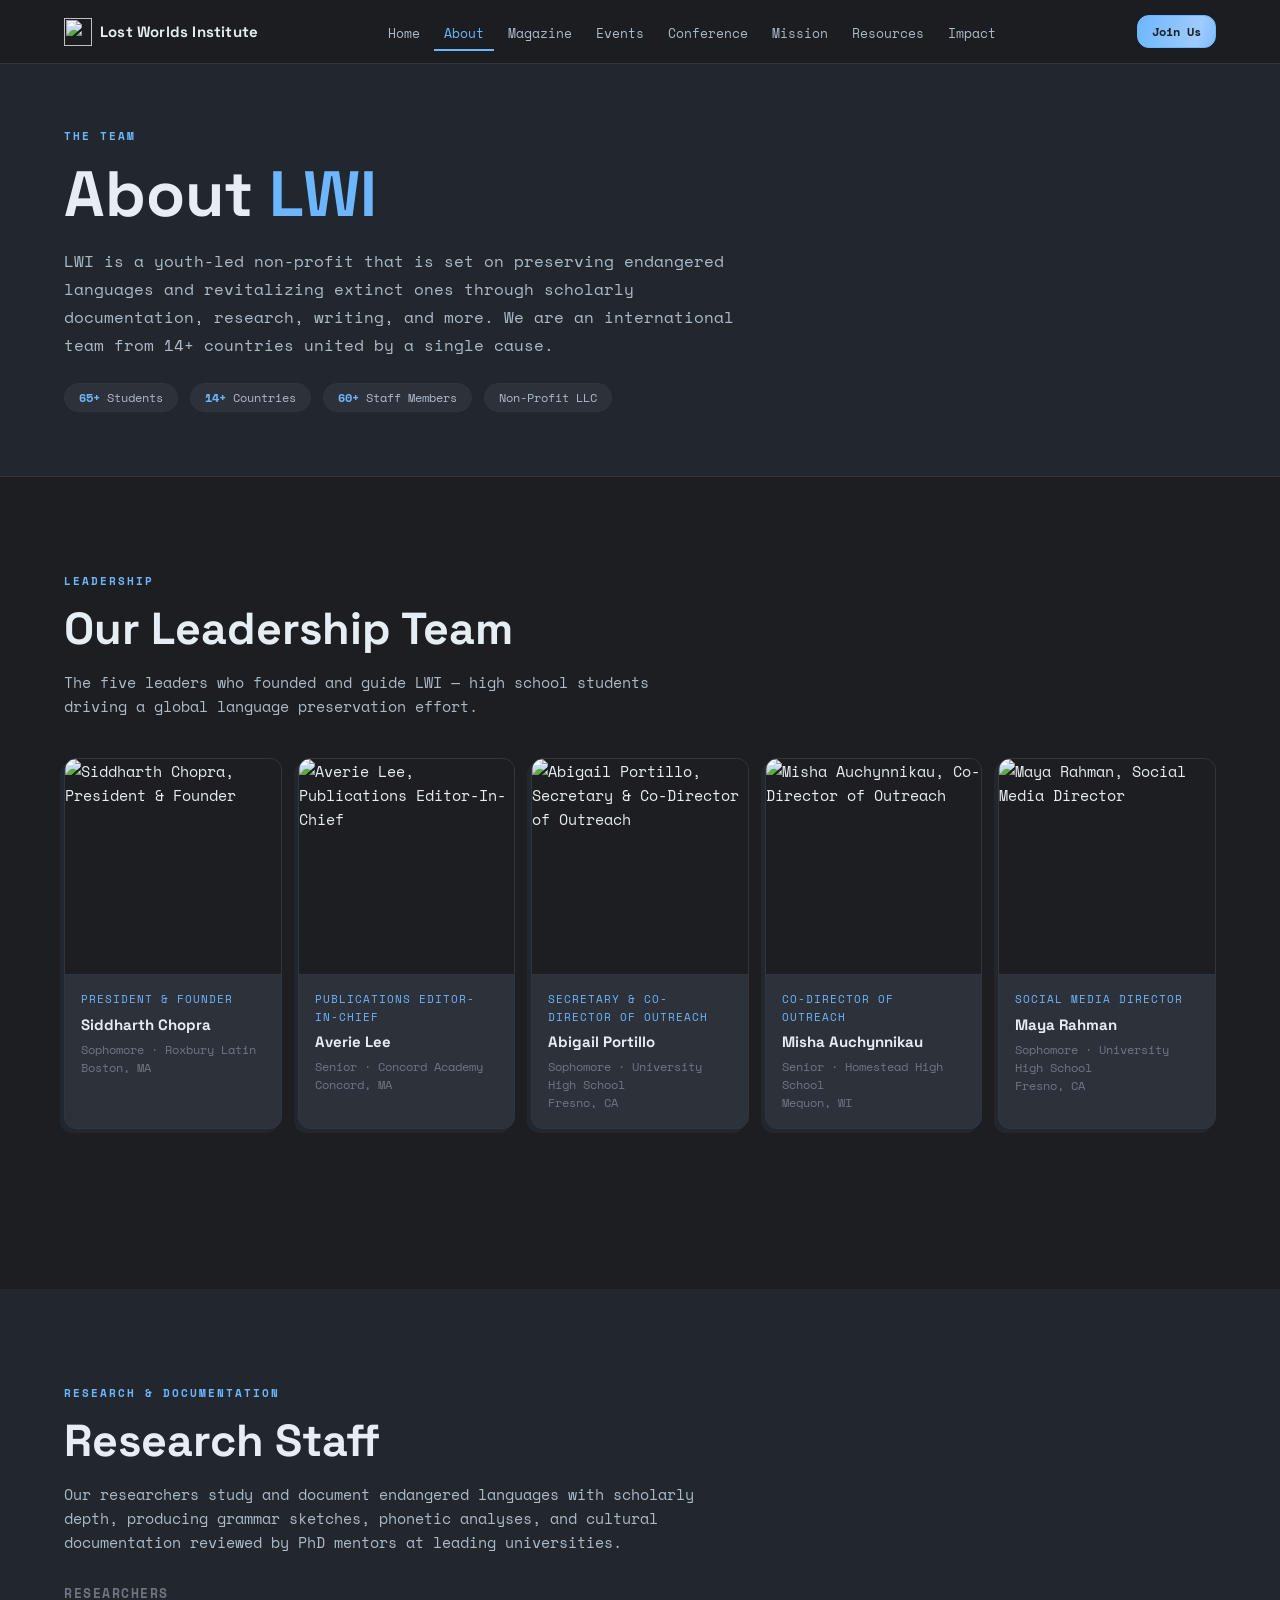
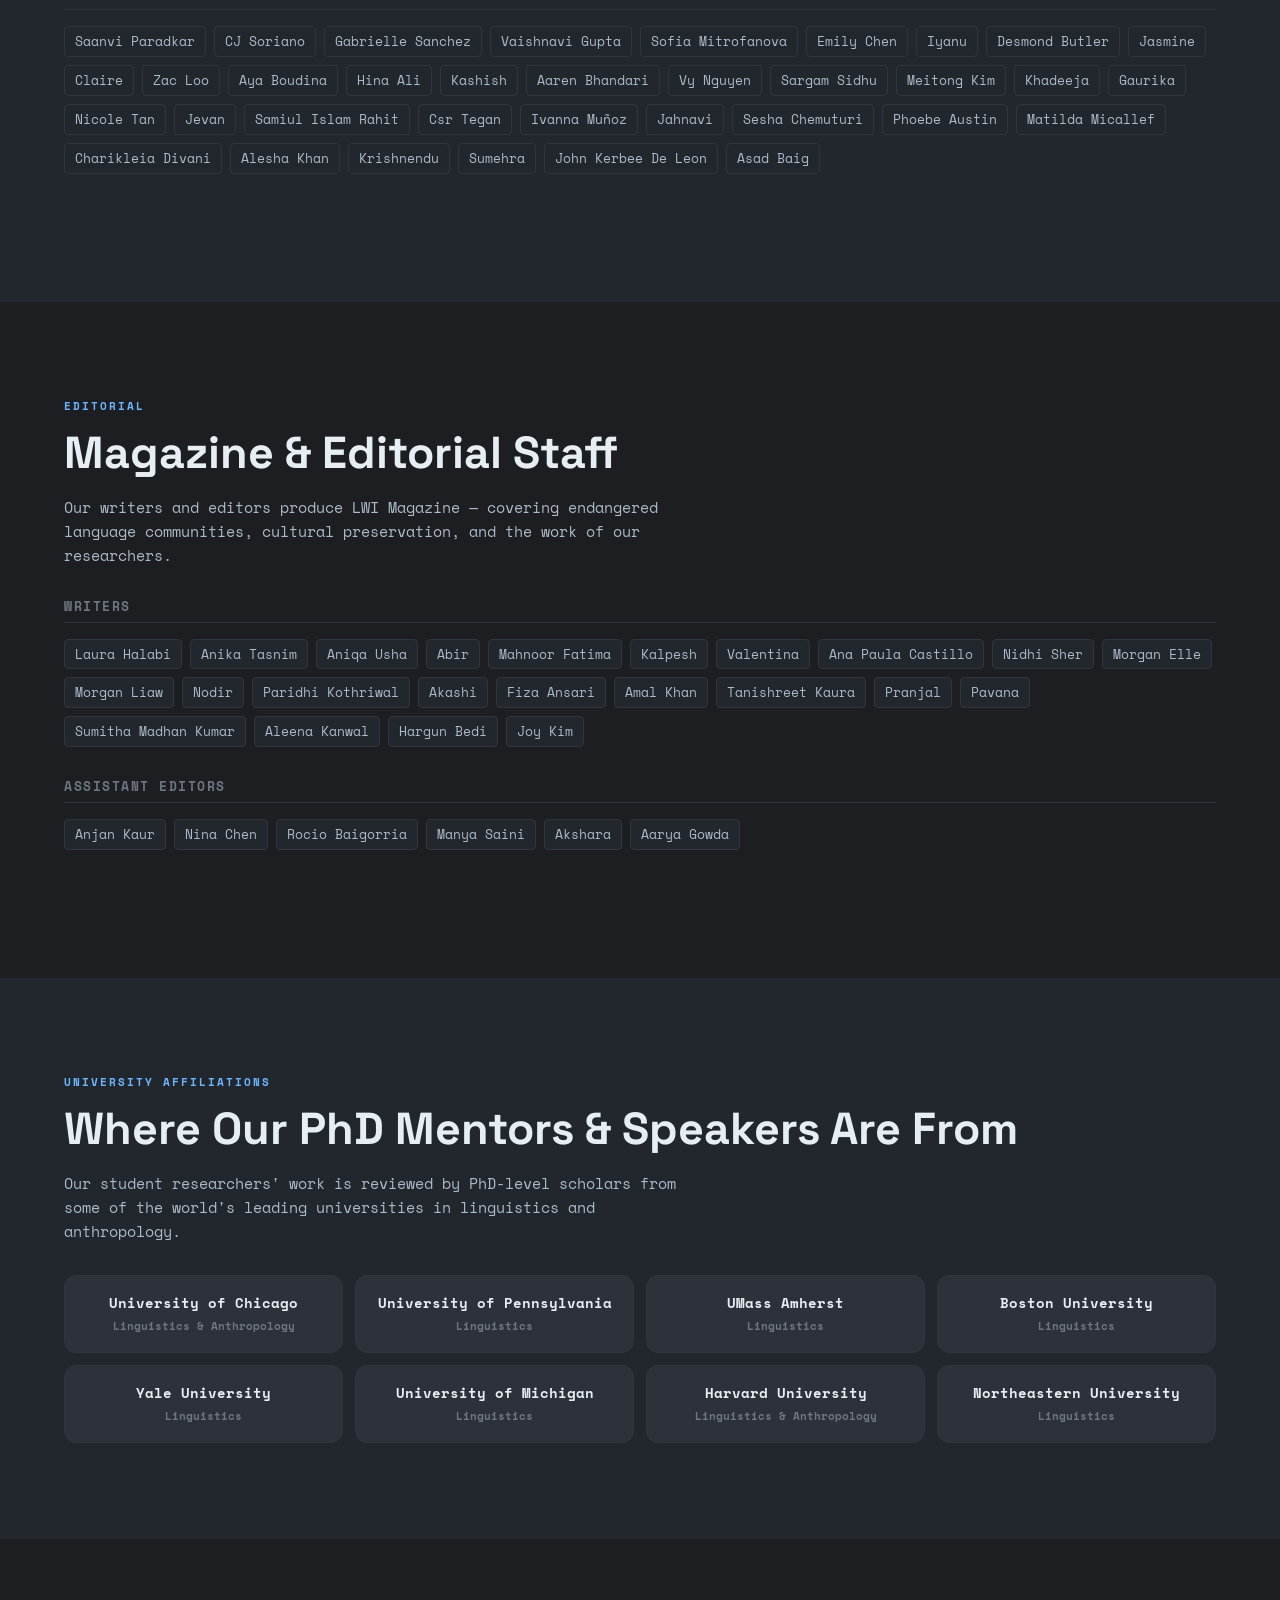
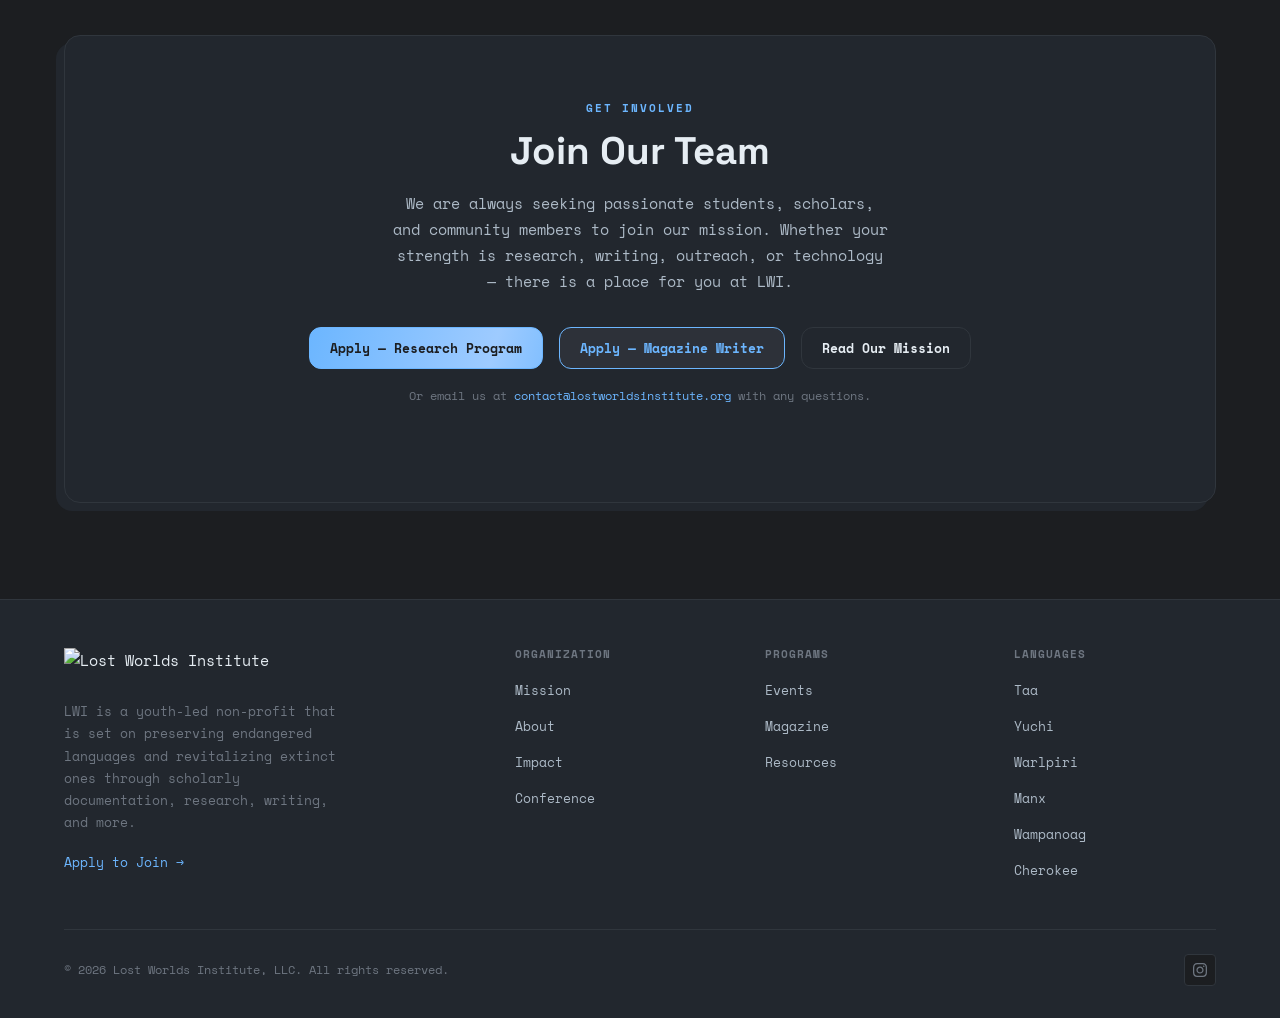
==== about.html @ 575b7576 "Add files via upload" ====
<!DOCTYPE html>
<html lang="en">
<head>
  <meta charset="UTF-8">
  <meta name="viewport" content="width=device-width, initial-scale=1.0">
  <title>About — Lost Worlds Institute</title>
  <meta name="description" content="Meet the team behind LWI — students and scholars from 14+ countries united to preserve endangered languages.">
  <link rel="stylesheet" href="./style.css">
  <style>
    .leader-grid {
      display:grid; grid-template-columns:repeat(5,1fr); gap:var(--s4); margin-bottom:var(--s16);
    }
    .leader-card {
      background:var(--surface); border:1px solid var(--border);
      border-radius:var(--r-lg); overflow:hidden;
      box-shadow:var(--shadow-offset-sm);
      transition:box-shadow 200ms, transform 200ms, border-color 200ms;
      display:flex; flex-direction:column;
    }
    .leader-card:hover { box-shadow:var(--shadow-offset-md); transform:translate(-2px,2px); border-color:var(--accent); }
    .leader-photo {
      width:100%; aspect-ratio:1/1; overflow:hidden;
      background:var(--bg); border-bottom:1px solid var(--border);
    }
    .leader-photo img {
      width:100%; height:100%; object-fit:cover; object-position:center top;
      display:block;
    }
    .leader-info { padding:var(--s4); flex:1; }
    .leader-role { font-size:11px; color:var(--accent); font-family:var(--font-mono); text-transform:uppercase; letter-spacing:1px; margin-bottom:4px; }
    .leader-name { font-size:15px; font-weight:700; margin-bottom:4px; font-family:var(--font-display); }
    .leader-school { font-size:12px; color:var(--text-muted); line-height:1.5; }
    @media(max-width:900px) { .leader-grid { grid-template-columns:repeat(3,1fr); } }
    @media(max-width:600px) { .leader-grid { grid-template-columns:repeat(2,1fr); } }
  </style>
</head>
<body>

<nav class="site-nav">
  <div class="container nav-inner">
    <a href="./index.html" class="nav-brand">
      <img src="https://api.typedream.com/v0/document/public/0dffe836-4bc7-4b15-8adf-949122a68dd0/2zkjkLvWa80cRS1pdroeiqAFVVc_JustSymbol_LWI.png" alt="" aria-hidden="true" style="width:28px;height:28px;object-fit:contain;">
      Lost Worlds Institute
    </a>
    <ul class="nav-links">
      <li><a href="./index.html">Home</a></li>
      <li><a href="./about.html" class="active">About</a></li>
      <li><a href="https://www.lostworldsmag.com/" target="_blank" rel="noopener">Magazine</a></li>
      <li><a href="./events.html">Events</a></li>
      <li><a href="./conference.html">Conference</a></li>
      <li><a href="./mission.html">Mission</a></li>
      <li><a href="./resources.html">Resources</a></li>
      <li><a href="./impact.html">Impact</a></li>
    </ul>
    <a href="https://docs.google.com/forms/d/e/1FAIpQLSeBSyi9M5kKnSGw1FPOtSDCjDhUpy1O4b0QwrljfssKAHtf9Q/viewform" target="_blank" rel="noopener" class="btn btn-accent btn-sm nav-cta">Join Us</a>
    <button class="nav-hamburger" id="hamburger" aria-label="Open menu" aria-expanded="false">
      <svg viewBox="0 0 24 24" aria-hidden="true"><line x1="3" y1="6" x2="21" y2="6"/><line x1="3" y1="12" x2="21" y2="12"/><line x1="3" y1="18" x2="21" y2="18"/></svg>
    </button>
  </div>
</nav>
<div class="mobile-nav" id="mobile-nav">
  <a href="./index.html">Home</a><a href="./about.html">About</a>
  <a href="https://www.lostworldsmag.com/" target="_blank" rel="noopener">Magazine</a><a href="./events.html">Events</a>
  <a href="./conference.html">Conference</a><a href="./mission.html">Mission</a>
  <a href="./resources.html">Resources</a><a href="./impact.html">Impact</a>
  <a href="https://docs.google.com/forms/d/e/1FAIpQLSeBSyi9M5kKnSGw1FPOtSDCjDhUpy1O4b0QwrljfssKAHtf9Q/viewform" target="_blank" rel="noopener" class="btn btn-accent" style="text-align:center;justify-content:center;">Join Us</a>
</div>

<!-- PAGE HERO -->
<section class="page-hero">
  <div class="container">
    <span class="section-eyebrow">The Team</span>
    <h1>About <em>LWI</em></h1>
    <p>LWI is a youth-led non-profit that is set on preserving endangered languages and revitalizing extinct ones through scholarly documentation, research, writing, and more. We are an international team from 14+ countries united by a single cause.</p>
    <div class="page-hero-stats">
      <div class="stat-pill"><strong>65+</strong> Students</div>
      <div class="stat-pill"><strong>14+</strong> Countries</div>
      <div class="stat-pill"><strong>60+</strong> Staff Members</div>
      <div class="stat-pill">Non-Profit LLC</div>
    </div>
  </div>
</section>

<!-- LEADERSHIP -->
<section class="section">
  <div class="container">
    <span class="section-eyebrow">Leadership</span>
    <h2 class="section-title">Our Leadership Team</h2>
    <p style="color:var(--text-secondary);max-width:640px;margin-bottom:var(--s10);">The five leaders who founded and guide LWI — high school students driving a global language preservation effort.</p>

    <div class="leader-grid">

      <div class="leader-card">
        <div class="leader-photo">
          <img src="https://image.typedream.com/cdn-cgi/image/width=384,format=auto,fit=scale-down,quality=100/https://api.typedream.com/v0/document/public/0dffe836-4bc7-4b15-8adf-949122a68dd0/3BJaAT4DvHYhi920r3Lm8GjNPDG_1771691480106.jpg"
               alt="Siddharth Chopra, President & Founder" loading="lazy">
        </div>
        <div class="leader-info">
          <div class="leader-role">President &amp; Founder</div>
          <div class="leader-name">Siddharth Chopra</div>
          <div class="leader-school">Sophomore · Roxbury Latin<br>Boston, MA</div>
        </div>
      </div>

      <div class="leader-card">
        <div class="leader-photo">
          <img src="https://image.typedream.com/cdn-cgi/image/width=384,format=auto,fit=scale-down,quality=100/https://api.typedream.com/v0/document/public/0dffe836-4bc7-4b15-8adf-949122a68dd0/33HyZjs6PhmuMzUxjt55QhyCApz_WhatsApp_Image_2025-09-25_at_22_28_32.jpeg"
               alt="Averie Lee, Publications Editor-In-Chief" loading="lazy">
        </div>
        <div class="leader-info">
          <div class="leader-role">Publications Editor-In-Chief</div>
          <div class="leader-name">Averie Lee</div>
          <div class="leader-school">Senior · Concord Academy<br>Concord, MA</div>
        </div>
      </div>

      <div class="leader-card">
        <div class="leader-photo">
          <img src="https://image.typedream.com/cdn-cgi/image/width=384,format=auto,fit=scale-down,quality=100/https://api.typedream.com/v0/document/public/0dffe836-4bc7-4b15-8adf-949122a68dd0/331tXE3m9yUKYTi6Qw4rPn3kaTa_1.png"
               alt="Abigail Portillo, Secretary & Co-Director of Outreach" loading="lazy">
        </div>
        <div class="leader-info">
          <div class="leader-role">Secretary &amp; Co-Director of Outreach</div>
          <div class="leader-name">Abigail Portillo</div>
          <div class="leader-school">Sophomore · University High School<br>Fresno, CA</div>
        </div>
      </div>

      <div class="leader-card">
        <div class="leader-photo">
          <img src="https://image.typedream.com/cdn-cgi/image/width=384,format=auto,fit=scale-down,quality=100/https://api.typedream.com/v0/document/public/0dffe836-4bc7-4b15-8adf-949122a68dd0/331tYspPYmhHS3DnOd0tzkJssZR_misha_auchynnikau_headshot.jpeg"
               alt="Misha Auchynnikau, Co-Director of Outreach" loading="lazy">
        </div>
        <div class="leader-info">
          <div class="leader-role">Co-Director of Outreach</div>
          <div class="leader-name">Misha Auchynnikau</div>
          <div class="leader-school">Senior · Homestead High School<br>Mequon, WI</div>
        </div>
      </div>

      <div class="leader-card">
        <div class="leader-photo">
          <img src="https://image.typedream.com/cdn-cgi/image/width=384,format=auto,fit=scale-down,quality=100/https://api.typedream.com/v0/document/public/0dffe836-4bc7-4b15-8adf-949122a68dd0/38zYfFP3Fzw3DhowtYBcChSMt5p_Screenshot_2026-01-30_at_3_12_34_PM.png"
               alt="Maya Rahman, Social Media Director" loading="lazy">
        </div>
        <div class="leader-info">
          <div class="leader-role">Social Media Director</div>
          <div class="leader-name">Maya Rahman</div>
          <div class="leader-school">Sophomore · University High School<br>Fresno, CA</div>
        </div>
      </div>

    </div>
  </div>
</section>

<!-- RESEARCH STAFF -->
<section class="section-alt">
  <div class="container">
    <span class="section-eyebrow">Research &amp; Documentation</span>
    <h2 class="section-title">Research Staff</h2>
    <p style="color:var(--text-secondary);max-width:640px;margin-bottom:var(--s8);">Our researchers study and document endangered languages with scholarly depth, producing grammar sketches, phonetic analyses, and cultural documentation reviewed by PhD mentors at leading universities.</p>

    <div class="staff-block">
      <h3 class="staff-group-label">Researchers</h3>
      <div class="staff-names">
        <span>Saanvi Paradkar</span><span>CJ Soriano</span><span>Gabrielle Sanchez</span>
        <span>Vaishnavi Gupta</span><span>Sofia Mitrofanova</span><span>Emily Chen</span>
        <span>Iyanu</span><span>Desmond Butler</span><span>Jasmine</span>
        <span>Claire</span><span>Zac Loo</span><span>Aya Boudina</span>
        <span>Hina Ali</span><span>Kashish</span><span>Aaren Bhandari</span>
        <span>Vy Nguyen</span><span>Sargam Sidhu</span><span>Meitong Kim</span>
        <span>Khadeeja</span><span>Gaurika</span><span>Nicole Tan</span>
        <span>Jevan</span><span>Samiul Islam Rahit</span><span>Csr Tegan</span>
        <span>Ivanna Muñoz</span><span>Jahnavi</span><span>Sesha Chemuturi</span>
        <span>Phoebe Austin</span><span>Matilda Micallef</span><span>Charikleia Divani</span>
        <span>Alesha Khan</span><span>Krishnendu</span><span>Sumehra</span>
        <span>John Kerbee De Leon</span><span>Asad Baig</span>
      </div>
    </div>
  </div>
</section>

<!-- MAGAZINE STAFF -->
<section class="section">
  <div class="container">
    <span class="section-eyebrow">Editorial</span>
    <h2 class="section-title">Magazine &amp; Editorial Staff</h2>
    <p style="color:var(--text-secondary);max-width:640px;margin-bottom:var(--s8);">Our writers and editors produce LWI Magazine — covering endangered language communities, cultural preservation, and the work of our researchers.</p>

    <div class="staff-block">
      <h3 class="staff-group-label">Writers</h3>
      <div class="staff-names">
        <span>Laura Halabi</span><span>Anika Tasnim</span><span>Aniqa Usha</span>
        <span>Abir</span><span>Mahnoor Fatima</span><span>Kalpesh</span>
        <span>Valentina</span><span>Ana Paula Castillo</span><span>Nidhi Sher</span>
        <span>Morgan Elle</span><span>Morgan Liaw</span><span>Nodir</span>
        <span>Paridhi Kothriwal</span><span>Akashi</span><span>Fiza Ansari</span>
        <span>Amal Khan</span><span>Tanishreet Kaura</span><span>Pranjal</span>
        <span>Pavana</span><span>Sumitha Madhan Kumar</span><span>Aleena Kanwal</span>
        <span>Hargun Bedi</span><span>Joy Kim</span>
      </div>
    </div>

    <div class="staff-block">
      <h3 class="staff-group-label">Assistant Editors</h3>
      <div class="staff-names">
        <span>Anjan Kaur</span><span>Nina Chen</span><span>Rocio Baigorria</span>
        <span>Manya Saini</span><span>Akshara</span><span>Aarya Gowda</span>
      </div>
    </div>
  </div>
</section>

<!-- ACADEMIC MENTORS -->
<section class="section-alt">
  <div class="container">
    <span class="section-eyebrow">University Affiliations</span>
    <h2 class="section-title">Where Our PhD Mentors &amp; Speakers Are From</h2>
    <p style="color:var(--text-secondary);max-width:640px;margin-bottom:var(--s8);">Our student researchers' work is reviewed by PhD-level scholars from some of the world's leading universities in linguistics and anthropology.</p>

    <div class="partner-grid">
      <div class="partner-card"><div class="partner-name">University of Chicago</div><div class="partner-dept">Linguistics &amp; Anthropology</div></div>
      <div class="partner-card"><div class="partner-name">University of Pennsylvania</div><div class="partner-dept">Linguistics</div></div>
      <div class="partner-card"><div class="partner-name">UMass Amherst</div><div class="partner-dept">Linguistics</div></div>
      <div class="partner-card"><div class="partner-name">Boston University</div><div class="partner-dept">Linguistics</div></div>
      <div class="partner-card"><div class="partner-name">Yale University</div><div class="partner-dept">Linguistics</div></div>
      <div class="partner-card"><div class="partner-name">University of Michigan</div><div class="partner-dept">Linguistics</div></div>
      <div class="partner-card"><div class="partner-name">Harvard University</div><div class="partner-dept">Linguistics &amp; Anthropology</div></div>
      <div class="partner-card"><div class="partner-name">Northeastern University</div><div class="partner-dept">Linguistics</div></div>
    </div>
  </div>
</section>

<!-- JOIN CTA -->
<section class="section">
  <div class="container">
    <div class="cta-box">
      <span class="section-eyebrow" style="display:block;text-align:center;margin-bottom:var(--s3);">Get Involved</span>
      <h2>Join Our Team</h2>
      <p>We are always seeking passionate students, scholars, and community members to join our mission. Whether your strength is research, writing, outreach, or technology — there is a place for you at LWI.</p>
      <div style="display:flex;gap:var(--s4);justify-content:center;flex-wrap:wrap;margin-bottom:var(--s4);">
        <a href="https://docs.google.com/forms/d/e/1FAIpQLSdaVvsbVqMNg6_X9I9S-bD2Nb6Xi8bpyO9LAMc37hfxr2jvyQ/viewform" target="_blank" rel="noopener" class="btn btn-accent">Apply — Research Program</a>
        <a href="https://docs.google.com/forms/d/e/1FAIpQLSfl3q8-WLoyqwWlb6JlR2HWSQoHKPEK_WRVBD1PZ4fYJqVdhg/viewform" target="_blank" rel="noopener" class="btn btn-accent" style="background:var(--surface);border-color:var(--accent);color:var(--accent);">Apply — Magazine Writer</a>
        <a href="./mission.html" class="btn btn-ghost">Read Our Mission</a>
      </div>
      <p style="font-size:12px;color:var(--text-muted);text-align:center;">Or email us at <a href="mailto:contact@lostworldsinstitute.org" style="color:var(--accent);">contact@lostworldsinstitute.org</a> with any questions.</p>
    </div>
  </div>
</section>

<footer>
  <div class="container">
    <div class="footer-grid">
      <div>
        <img src="https://image.typedream.com/cdn-cgi/image/width=640,format=auto,fit=scale-down,quality=100/https://api.typedream.com/v0/document/public/0dffe836-4bc7-4b15-8adf-949122a68dd0/2zkkdHaUALvuPTryIToyD7zg3Kh_Long_FullLogo_LWI.png"
             alt="Lost Worlds Institute" style="height:36px;margin-bottom:var(--s4);object-fit:contain;" loading="lazy">
        <p class="footer-desc">LWI is a youth-led non-profit that is set on preserving endangered languages and revitalizing extinct ones through scholarly documentation, research, writing, and more.</p>
        <a href="https://docs.google.com/forms/d/e/1FAIpQLSdaVvsbVqMNg6_X9I9S-bD2Nb6Xi8bpyO9LAMc37hfxr2jvyQ/viewform" target="_blank" rel="noopener" class="footer-email">Apply to Join →</a>
      </div>
      <div class="footer-col"><h4>Organization</h4><ul class="footer-links"><li><a href="./mission.html">Mission</a></li><li><a href="./about.html">About</a></li><li><a href="./impact.html">Impact</a></li><li><a href="./conference.html">Conference</a></li></ul></div>
      <div class="footer-col"><h4>Programs</h4><ul class="footer-links"><li><a href="./events.html">Events</a></li><li><a href="https://www.lostworldsmag.com/" target="_blank" rel="noopener">Magazine</a></li><li><a href="./resources.html">Resources</a></li></ul></div>
      <div class="footer-col"><h4>Languages</h4><ul class="footer-links"><li><a href="./resources.html">Taa</a></li><li><a href="./resources.html">Yuchi</a></li><li><a href="./resources.html">Warlpiri</a></li><li><a href="./resources.html">Manx</a></li><li><a href="./resources.html">Wampanoag</a></li><li><a href="./resources.html">Cherokee</a></li></ul></div>
    </div>
    <div class="footer-bottom">
      <span class="footer-copy">© 2026 Lost Worlds Institute, LLC. All rights reserved.</span>
      <div class="footer-socials">
        <a href="https://www.instagram.com/lostworldsinstitute/" class="social-btn" aria-label="Instagram" target="_blank" rel="noopener">
          <svg viewBox="0 0 24 24" aria-hidden="true"><path d="M12 2.163c3.204 0 3.584.012 4.85.07 3.252.148 4.771 1.691 4.919 4.919.058 1.265.069 1.645.069 4.849 0 3.205-.012 3.584-.069 4.849-.149 3.225-1.664 4.771-4.919 4.919-1.266.058-1.644.07-4.85.07-3.204 0-3.584-.012-4.849-.07-3.26-.149-4.771-1.699-4.919-4.92-.058-1.265-.07-1.644-.07-4.849 0-3.204.013-3.583.07-4.849.149-3.227 1.664-4.771 4.919-4.919 1.266-.057 1.645-.069 4.849-.069zm0-2.163c-3.259 0-3.667.014-4.947.072-4.358.2-6.78 2.618-6.98 6.98-.059 1.281-.073 1.689-.073 4.948 0 3.259.014 3.668.072 4.948.2 4.358 2.618 6.78 6.98 6.98 1.281.058 1.689.072 4.948.072 3.259 0 3.668-.014 4.948-.072 4.354-.2 6.782-2.618 6.979-6.98.059-1.28.073-1.689.073-4.948 0-3.259-.014-3.667-.072-4.947-.196-4.354-2.617-6.78-6.979-6.98-1.281-.059-1.69-.073-4.949-.073zm0 5.838c-3.403 0-6.162 2.759-6.162 6.162s2.759 6.163 6.162 6.163 6.162-2.759 6.162-6.163c0-3.403-2.759-6.162-6.162-6.162zm0 10.162c-2.209 0-4-1.79-4-4 0-2.209 1.791-4 4-4s4 1.791 4 4c0 2.21-1.791 4-4 4zm6.406-11.845c-.796 0-1.441.645-1.441 1.44s.645 1.44 1.441 1.44c.795 0 1.439-.645 1.439-1.44s-.644-1.44-1.439-1.44z"/></svg>
        </a>
      </div>
    </div>
  </div>
</footer>

<script src="./script.js"></script>
</body>
</html>
---- style.css ----
/* ================================================================
   LOST WORLDS INSTITUTE — Shared Design System
   Fusion: MotherDuck (dark, brutalist) + Remotion (structured, typographic)
   ================================================================ */

/* Google Fonts */
@import url('https://fonts.googleapis.com/css2?family=Space+Mono:ital,wght@0,400;0,700;1,400&family=Space+Grotesk:wght@300;400;500;600;700&display=swap');

/* MotherDuck Aeonik fonts (with Space Grotesk fallback) */
@font-face {
  font-family: "Aeonik Fono";
  src: url("https://motherduck.com/fonts/AeonikMono/AeonikFono-Regular.woff2") format("woff2");
  font-weight: 400; font-display: swap;
}
@font-face {
  font-family: "Aeonik Mono";
  src: url("https://motherduck.com/fonts/AeonikMono/AeonikMono-Regular.woff2") format("woff2");
  font-weight: 400; font-display: swap;
}
@font-face {
  font-family: "Aeonik Mono";
  src: url("https://motherduck.com/fonts/AeonikMono/AeonikMono-Bold.woff2") format("woff2");
  font-weight: 700; font-display: swap;
}

/* ================================================================
   DESIGN TOKENS — MotherDuck dark core + Remotion structure
   ================================================================ */
:root {
  /* --- Surfaces (MotherDuck) --- */
  --bg:          #1c1e21;   /* page background */
  --bg-alt:      #22272e;   /* alternate bg for sections */
  --surface:     #2d3139;   /* card/panel surface */
  --surface-2:   #383838;   /* raised card surface */

  /* --- Text --- */
  --text:        #e6edf3;
  --text-secondary: #adbac7;
  --text-muted:  #6e7681;

  /* --- Borders (Remotion-influenced, dark) --- */
  --border:      #30363d;
  --border-sub:  #21262d;

  /* --- Accents: MotherDuck primary + Remotion secondary --- */
  --accent:      #6cb6ff;   /* MotherDuck blue */
  --accent-2:    #9ecbff;   /* Remotion blue */
  --accent-hover:#79c0ff;

  /* --- Semantic --- */
  --success:     #3fb950;
  --danger:      #f85149;
  --warning:     #d29922;

  /* --- Typography --- */
  --font-display: "Aeonik Fono", "Space Grotesk", system-ui, sans-serif;
  --font-mono:    "Aeonik Mono", "Space Mono", monospace;

  /* --- Spacing (4px grid) --- */
  --s1:4px; --s2:8px; --s3:12px; --s4:16px; --s5:20px;
  --s6:24px; --s8:32px; --s10:40px; --s12:48px;
  --s16:64px; --s20:80px; --s24:96px;

  /* --- Border radius --- */
  --r-xs:2px; --r-sm:4px; --r-md:8px; --r-lg:12px; --r-xl:16px; --r-full:999px;

  /* --- Elevation ---
     MotherDuck: brutalist offset | Remotion: subtle drop */
  --shadow-offset-sm: -4px  4px 0 var(--bg-alt);
  --shadow-offset-md: -6px  6px 0 var(--bg-alt);
  --shadow-offset-lg: -8px  8px 0 var(--bg-alt);
  --shadow-drop-sm:   0 1px 3px rgba(0,0,0,.4);
  --shadow-drop-md:   0 4px 12px rgba(0,0,0,.4);

  --max-w: 1200px;
  --nav-h: 64px;
}

/* ================================================================ RESET */
*, *::before, *::after { box-sizing:border-box; margin:0; padding:0; }
html { scroll-behavior:smooth; }
body {
  background:var(--bg); color:var(--text);
  font-family:var(--font-mono); font-size:15px; line-height:1.6;
  overflow-x:hidden; -webkit-font-smoothing:antialiased;
}
h1,h2,h3,h4,h5,h6 {
  font-family:var(--font-display); line-height:1.15; font-weight:700;
}
a { color:var(--accent); text-decoration:none; }
a:hover { color:var(--accent-hover); }
img { max-width:100%; height:auto; display:block; }
ul,ol { list-style:none; }
button { font-family:var(--font-mono); cursor:pointer; }

/* ================================================================ LAYOUT */
.container { max-width:var(--max-w); margin:0 auto; padding:0 var(--s6); }
.section { padding:var(--s24) 0; }
.section-alt { padding:var(--s24) 0; background:var(--bg-alt); }
.sr-only {
  position:absolute; width:1px; height:1px; padding:0;
  margin:-1px; overflow:hidden; clip:rect(0,0,0,0);
  white-space:nowrap; border-width:0;
}

/* ================================================================ BUTTONS */
.btn {
  display:inline-flex; align-items:center; gap:var(--s2);
  padding:10px 20px; border-radius:var(--r-lg);
  font-family:var(--font-mono); font-size:13px; font-weight:700;
  border:1px solid transparent; cursor:pointer; white-space:nowrap;
  transition:all 180ms ease-out; text-decoration:none;
}
.btn:hover { transform:translateY(-1px); color:inherit; }
.btn-accent  { background:var(--accent); color:var(--bg); border-color:var(--accent); }
.btn-accent:hover { background:var(--accent-hover); color:var(--bg); }
.btn-ghost   { background:transparent; color:var(--text); border-color:var(--border); }
.btn-ghost:hover { border-color:var(--accent); color:var(--accent); }
.btn-sm { padding:6px 14px; font-size:12px; }
.btn svg { width:14px; height:14px; stroke:currentColor; fill:none; stroke-width:2; flex-shrink:0; }

/* ================================================================ NAV */
.site-nav {
  position:fixed; top:0; left:0; right:0; z-index:99;
  height:var(--nav-h); background:rgba(28,30,33,.96);
  border-bottom:1px solid var(--border);
  backdrop-filter:none; /* Remotion & MotherDuck both say no blur */
  display:flex; align-items:center;
}
.nav-inner {
  display:flex; align-items:center; justify-content:space-between; width:100%;
}
.nav-brand {
  display:flex; align-items:center; gap:var(--s2);
  font-family:var(--font-display); font-size:15px; font-weight:700;
  color:var(--text); letter-spacing:.2px;
}
.nav-brand:hover { color:var(--text); }
.nav-mark {
  width:30px; height:30px; background:var(--accent); border-radius:var(--r-sm);
  display:flex; align-items:center; justify-content:center;
  font-size:14px; font-weight:700; color:var(--bg); flex-shrink:0;
}
.nav-links {
  display:flex; align-items:center; gap:var(--s1);
}
.nav-links a {
  font-size:13px; color:var(--text-secondary); padding:6px 10px;
  border-radius:var(--r-sm); transition:color 180ms, background 180ms;
}
.nav-links a:hover { color:var(--text); background:var(--bg-alt); }
.nav-links a.active { color:var(--accent); }
.nav-cta { margin-left:var(--s3); }
.nav-hamburger {
  display:none; background:none; border:none;
  color:var(--text); padding:var(--s2);
}
.nav-hamburger svg { width:20px; height:20px; stroke:currentColor; fill:none; stroke-width:2; }

/* Mobile nav */
.mobile-nav {
  display:none; position:fixed; top:var(--nav-h); left:0; right:0;
  background:var(--bg); border-bottom:1px solid var(--border);
  padding:var(--s4) var(--s6) var(--s6); flex-direction:column; gap:var(--s3);
  z-index:98;
}
.mobile-nav.open { display:flex; }
.mobile-nav a { font-size:15px; color:var(--text-secondary); padding:var(--s2) 0; }

/* Page offset */
.page-top { padding-top:calc(var(--nav-h) + var(--s24)); }

/* ================================================================ SECTION ATOMS */
.section-eyebrow {
  font-family:var(--font-mono); font-size:11px; font-weight:700;
  text-transform:uppercase; letter-spacing:2px; color:var(--accent);
  margin-bottom:var(--s3); display:block;
}
.section-title { font-size:clamp(28px,3.5vw,48px); margin-bottom:var(--s4); }
.section-desc  { font-size:15px; color:var(--text-secondary); line-height:1.75; max-width:600px; }
.section-head  { margin-bottom:var(--s12); }

/* ================================================================ PILL/TAG */
.pill {
  display:inline-flex; align-items:center;
  font-size:11px; padding:3px 10px; border-radius:var(--r-full);
  font-family:var(--font-mono); font-weight:700;
}
.pill-blue   { background:rgba(108,182,255,.12); color:var(--accent);  border:1px solid rgba(108,182,255,.25); }
.pill-green  { background:rgba(63,185,80,.12);   color:var(--success); border:1px solid rgba(63,185,80,.25); }
.pill-orange { background:rgba(248,81,73,.12);   color:var(--danger);  border:1px solid rgba(248,81,73,.25); }
.pill-yellow { background:rgba(210,153,34,.12);  color:var(--warning); border:1px solid rgba(210,153,34,.25); }
.pill-dim    { background:rgba(110,118,129,.12); color:var(--text-muted); border:1px solid rgba(110,118,129,.2); }

/* ================================================================ CARDS */
.card {
  background:var(--surface); border:1px solid var(--border);
  border-radius:var(--r-lg); padding:var(--s6);
  box-shadow:var(--shadow-offset-sm);
  transition:box-shadow 200ms, transform 200ms, border-color 200ms;
}
.card:hover {
  box-shadow:var(--shadow-offset-md);
  transform:translate(-2px,2px);
  border-color:var(--accent);
}
.card-flat {
  background:var(--surface); border:1px solid var(--border);
  border-radius:var(--r-lg); padding:var(--s6);
  transition:border-color 200ms;
}
.card-flat:hover { border-color:var(--accent); }

/* ================================================================ HERO */
.hero {
  padding-top:calc(var(--nav-h) + var(--s24));
  padding-bottom:var(--s24); position:relative;
}
.hero-badge {
  display:inline-flex; align-items:center; gap:var(--s2);
  background:var(--bg-alt); border:1px solid var(--border);
  border-radius:var(--r-full); padding:4px 12px;
  font-size:12px; color:var(--accent); margin-bottom:var(--s6);
}
.hero-badge-dot {
  width:6px; height:6px; background:var(--accent);
  border-radius:50%; animation:pulse 2s ease-in-out infinite;
}
@keyframes pulse {
  0%,100% { opacity:1; transform:scale(1); }
  50%      { opacity:.4; transform:scale(.7); }
}
.hero-h1 {
  font-size:clamp(40px,6vw,80px); font-weight:700;
  line-height:1.05; margin-bottom:var(--s6);
}
.hero-h1 em { font-style:normal; color:var(--accent); }
.hero-desc {
  font-size:16px; color:var(--text-secondary);
  line-height:1.75; margin-bottom:var(--s8); max-width:520px;
}
.hero-actions { display:flex; gap:var(--s3); flex-wrap:wrap; }

/* ================================================================ STATS BAR */
.stats-bar {
  background:var(--bg-alt);
  border-top:1px solid var(--border); border-bottom:1px solid var(--border);
  padding:var(--s8) 0;
}
.stats-row { display:grid; grid-template-columns:repeat(4,1fr); gap:var(--s8); }
.stat-item { text-align:center; }
.stat-val {
  font-family:var(--font-display); font-size:48px; font-weight:700;
  color:var(--accent); line-height:1; margin-bottom:4px;
}
.stat-label { font-size:11px; color:var(--text-muted); text-transform:uppercase; letter-spacing:.5px; }

/* ================================================================ LANG PANEL (hero) */
.lang-panel {
  background:var(--surface); border:1px solid var(--border);
  border-radius:var(--r-lg); overflow:hidden; box-shadow:var(--shadow-offset-md);
}
.lang-panel-bar {
  background:var(--bg-alt); border-bottom:1px solid var(--border);
  padding:var(--s3) var(--s4);
  display:flex; align-items:center; justify-content:space-between;
}
.lang-panel-title { font-size:11px; color:var(--text-muted); text-transform:uppercase; letter-spacing:1px; }
.panel-status { display:flex; align-items:center; gap:4px; font-size:11px; color:var(--success); }
.panel-dot { width:6px; height:6px; background:var(--success); border-radius:50%; }
.lang-rows { padding:var(--s3); display:flex; flex-direction:column; gap:var(--s2); }
.lang-row {
  display:flex; align-items:center; justify-content:space-between;
  padding:var(--s3) var(--s4); background:var(--bg);
  border:1px solid var(--border); border-radius:var(--r-md);
  transition:border-color 180ms;
}
.lang-row:hover { border-color:var(--accent); }
.lang-name { font-size:13px; font-weight:700; }
.lang-loc  { font-size:11px; color:var(--text-muted); }

/* ================================================================ CODE PANEL */
.code-panel {
  background:var(--bg); border:1px solid var(--border);
  border-radius:var(--r-lg); overflow:hidden; box-shadow:var(--shadow-offset-md);
}
.code-bar {
  background:var(--bg-alt); border-bottom:1px solid var(--border);
  padding:var(--s3) var(--s4); display:flex; align-items:center; gap:var(--s2);
}
.code-dot { width:10px; height:10px; border-radius:50%; }
.dot-r{background:#f85149;} .dot-y{background:#d29922;} .dot-g{background:var(--success);}
.code-filename { font-size:12px; color:var(--text-muted); margin-left:var(--s2); }
.code-body { padding:var(--s6); font-family:var(--font-mono); font-size:13px; line-height:2.1; }
.c-comment { color:var(--text-muted); }
.c-key   { color:var(--accent); }
.c-str   { color:var(--warning); }
.c-num   { color:var(--danger); }
.c-val   { color:var(--success); }

/* ================================================================ PROGRAM CARDS */
.prog-grid { display:grid; grid-template-columns:repeat(2,1fr); gap:var(--s4); }
.prog-card {
  background:var(--surface); border:1px solid var(--border);
  border-radius:var(--r-lg); padding:var(--s8);
  box-shadow:var(--shadow-offset-sm); display:flex; flex-direction:column;
  transition:box-shadow 200ms, transform 200ms, border-color 200ms;
}
.prog-card:hover { box-shadow:var(--shadow-offset-md); transform:translate(-2px,2px); border-color:var(--accent); }
.prog-num { font-size:11px; color:var(--text-muted); text-transform:uppercase; letter-spacing:1px; margin-bottom:var(--s4); }
.prog-ico {
  width:48px; height:48px; margin-bottom:var(--s4);
  background:rgba(108,182,255,.08); border:1px solid rgba(108,182,255,.15);
  border-radius:var(--r-md); display:flex; align-items:center; justify-content:center;
}
.prog-ico svg { width:22px; height:22px; stroke:var(--accent); fill:none; stroke-width:1.5; }
.prog-title { font-size:20px; font-weight:700; margin-bottom:var(--s3); font-family:var(--font-display); }
.prog-desc  { font-size:14px; color:var(--text-secondary); line-height:1.75; flex:1; margin-bottom:var(--s5); }
.prog-tags  { display:flex; gap:var(--s2); flex-wrap:wrap; margin-bottom:var(--s5); }
.tag {
  font-size:11px; padding:3px 10px; border-radius:var(--r-full);
  background:var(--bg); border:1px solid var(--border);
  color:var(--text-muted); font-family:var(--font-mono);
}
.prog-link { display:inline-flex; align-items:center; gap:4px; font-size:13px; color:var(--accent); font-weight:700; }
.prog-link svg { width:13px; height:13px; stroke:currentColor; fill:none; stroke-width:2; }

/* ================================================================ TEAM */
.team-lead-grid { display:grid; grid-template-columns:repeat(5,1fr); gap:var(--s4); margin-bottom:var(--s6); }
.team-card {
  background:var(--surface); border:1px solid var(--border);
  border-radius:var(--r-lg); padding:var(--s5); text-align:center;
  transition:border-color 200ms, box-shadow 200ms, transform 200ms;
}
.team-card:hover { border-color:var(--accent); box-shadow:var(--shadow-offset-sm); transform:translate(-2px,2px); }
.team-avatar {
  width:60px; height:60px; border-radius:var(--r-md);
  background:var(--bg); border:1px solid var(--border);
  display:flex; align-items:center; justify-content:center;
  margin:0 auto var(--s3);
  font-family:var(--font-display); font-size:20px; font-weight:700; color:var(--accent);
}
.team-name  { font-size:13px; font-weight:700; margin-bottom:2px; }
.team-role  { font-size:11px; color:var(--accent); margin-bottom:4px; }
.team-school{ font-size:11px; color:var(--text-muted); line-height:1.4; }

/* Staff list — Remotion doc-list style */
.staff-block { margin-bottom:var(--s8); }
.staff-block h3 {
  font-size:13px; text-transform:uppercase; letter-spacing:1.5px;
  color:var(--text-muted); margin-bottom:var(--s4);
  padding-bottom:var(--s2); border-bottom:1px solid var(--border);
  font-family:var(--font-mono);
}
.staff-names {
  display:flex; flex-wrap:wrap; gap:var(--s2);
}
.staff-name {
  font-size:13px; color:var(--text-secondary);
  background:var(--bg-alt); border:1px solid var(--border);
  border-radius:var(--r-sm); padding:4px 10px;
}

/* ================================================================ EVENTS */
.event-list { display:flex; flex-direction:column; gap:var(--s4); }
.event-card {
  background:var(--surface); border:1px solid var(--border);
  border-radius:var(--r-lg); padding:var(--s6);
  display:flex; align-items:flex-start; justify-content:space-between; gap:var(--s6);
  box-shadow:var(--shadow-offset-sm);
  transition:border-color 200ms, box-shadow 200ms, transform 200ms;
}
.event-card:hover { border-color:var(--accent); box-shadow:var(--shadow-offset-md); transform:translate(-2px,2px); }
.event-card.passed { opacity:.6; }
.event-card.passed:hover { opacity:.8; }
.event-inst { font-size:12px; color:var(--accent); font-family:var(--font-mono); margin-bottom:4px; }
.event-title { font-size:18px; font-weight:700; margin-bottom:var(--s2); font-family:var(--font-display); }
.event-desc  { font-size:13px; color:var(--text-secondary); line-height:1.7; }
.event-meta  { flex-shrink:0; text-align:right; }

/* ================================================================ IMPACT */
.impact-grid { display:grid; grid-template-columns:repeat(3,1fr); gap:var(--s4); }
.impact-card {
  background:var(--surface); border:1px solid var(--border);
  border-radius:var(--r-lg); padding:var(--s6);
  box-shadow:var(--shadow-offset-sm);
}
.impact-num {
  font-family:var(--font-display); font-size:48px; font-weight:700;
  color:var(--accent); line-height:1; margin-bottom:4px;
}
.impact-label { font-size:13px; color:var(--text-secondary); line-height:1.5; }

.testimonial-grid { display:grid; grid-template-columns:repeat(2,1fr); gap:var(--s4); }
.testimonial {
  background:var(--surface); border:1px solid var(--border);
  border-left:3px solid var(--accent);
  border-radius:0 var(--r-lg) var(--r-lg) 0;
  padding:var(--s6);
}
.testimonial-quote { font-size:14px; color:var(--text-secondary); line-height:1.8; margin-bottom:var(--s4); font-style:italic; }
.testimonial-author { font-size:12px; color:var(--text-muted); }
.testimonial-author strong { color:var(--text); font-style:normal; }

.partner-grid { display:grid; grid-template-columns:repeat(4,1fr); gap:var(--s3); }
.partner-card {
  background:var(--surface); border:1px solid var(--border);
  border-radius:var(--r-lg); padding:var(--s4);
  text-align:center; font-size:13px; font-weight:700; color:var(--text-secondary);
  transition:border-color 180ms, color 180ms;
}
.partner-card:hover { border-color:var(--accent); color:var(--accent); }

/* ================================================================ MAGAZINE */
.article-grid { display:grid; grid-template-columns:repeat(3,1fr); gap:var(--s4); }
.article-card {
  background:var(--surface); border:1px solid var(--border);
  border-radius:var(--r-lg); overflow:hidden;
  box-shadow:var(--shadow-offset-sm);
  display:flex; flex-direction:column;
  transition:box-shadow 200ms, transform 200ms, border-color 200ms;
}
.article-card:hover { box-shadow:var(--shadow-offset-md); transform:translate(-2px,2px); border-color:var(--accent); }
.article-thumb {
  height:140px; background:var(--bg-alt);
  display:flex; align-items:center; justify-content:center;
  border-bottom:1px solid var(--border);
  font-family:var(--font-display); font-size:40px; font-weight:700;
  color:var(--border);
}
.article-body { padding:var(--s5); flex:1; display:flex; flex-direction:column; }
.article-date { font-size:11px; color:var(--text-muted); margin-bottom:var(--s2); }
.article-title { font-size:16px; font-weight:700; margin-bottom:var(--s2); font-family:var(--font-display); }
.article-excerpt { font-size:13px; color:var(--text-secondary); line-height:1.65; flex:1; }
.article-author { font-size:12px; color:var(--text-muted); margin-top:var(--s3); }

/* ================================================================ LANG CARDS (Languages section) */
.lang-card-grid { display:grid; grid-template-columns:repeat(3,1fr); gap:var(--s4); }
.lang-card {
  background:var(--surface); border:1px solid var(--border);
  border-radius:var(--r-lg); padding:var(--s6);
  box-shadow:var(--shadow-offset-sm);
  transition:box-shadow 200ms, transform 200ms, border-color 200ms;
}
.lang-card:hover { box-shadow:var(--shadow-offset-md); transform:translate(-2px,2px); border-color:var(--accent); }
.lang-card-top { display:flex; justify-content:space-between; align-items:flex-start; margin-bottom:var(--s4); }
.lang-idx  { font-size:11px; color:var(--text-muted); font-family:var(--font-mono); }
.lang-card-name { font-family:var(--font-display); font-size:28px; font-weight:700; margin-bottom:2px; }
.lang-card-loc  { font-size:12px; color:var(--text-muted); margin-bottom:var(--s4); }
.lang-bar  { height:2px; background:var(--border); border-radius:1px; overflow:hidden; margin-bottom:var(--s3); }
.lang-fill { height:100%; border-radius:1px; }
.fill-blue  { background:var(--accent); }
.fill-green { background:var(--success); }
.lang-speakers { font-size:11px; color:var(--text-muted); line-height:1.5; }

/* ================================================================ FAQ */
.faq-list { display:flex; flex-direction:column; gap:var(--s3); max-width:720px; }
.faq-item {
  background:var(--bg-alt); border:1px solid var(--border);
  border-radius:var(--r-lg); overflow:hidden; transition:border-color 200ms;
}
.faq-item.open { border-color:var(--accent); }
.faq-q {
  width:100%; display:flex; align-items:center; justify-content:space-between;
  padding:var(--s5) var(--s6); font-size:14px; font-weight:700;
  background:none; border:none; color:var(--text); cursor:pointer; gap:var(--s4); text-align:left;
}
.faq-q:focus-visible { outline:2px solid var(--accent); outline-offset:-2px; }
.faq-chev { width:18px; height:18px; flex-shrink:0; transition:transform 260ms ease-out; }
.faq-chev svg { width:18px; height:18px; stroke:var(--text-muted); fill:none; stroke-width:2; }
.faq-item.open .faq-chev { transform:rotate(180deg); }
.faq-ans { max-height:0; overflow:hidden; transition:max-height 320ms ease-out; }
.faq-item.open .faq-ans { max-height:400px; }
.faq-ans-inner { padding:0 var(--s6) var(--s5); font-size:14px; color:var(--text-secondary); line-height:1.8; }

/* ================================================================ CTA BOX */
.cta-box {
  background:var(--bg-alt); border:1px solid var(--border);
  border-radius:var(--r-xl); padding:var(--s16) var(--s12);
  text-align:center; position:relative; overflow:hidden;
  box-shadow:var(--shadow-offset-lg);
}
.cta-box::before {
  content:''; position:absolute; top:0; left:0; right:0; height:1px;
  background:linear-gradient(90deg, transparent, var(--accent), transparent);
}
.cta-box h2 { font-size:clamp(24px,3vw,44px); margin-bottom:var(--s4); }
.cta-box p  { color:var(--text-secondary); font-size:15px; line-height:1.75; max-width:500px; margin:0 auto var(--s8); }
.newsletter-form { display:flex; gap:var(--s3); max-width:420px; margin:0 auto; }
.newsletter-input {
  flex:1; background:var(--bg); border:1px solid var(--border);
  border-radius:var(--r-lg); padding:10px 16px;
  color:var(--text); font-family:var(--font-mono); font-size:14px;
  outline:none; transition:border-color 200ms;
}
.newsletter-input:focus { border-color:var(--accent); }
.newsletter-input::placeholder { color:var(--text-muted); }

/* ================================================================ MISSION VALUES */
.values-grid { display:grid; grid-template-columns:repeat(3,1fr); gap:var(--s4); }
.value-card {
  background:var(--bg-alt); border:1px solid var(--border);
  border-radius:var(--r-lg); padding:var(--s8);
  border-top:3px solid var(--accent);
}
.value-num {
  font-family:var(--font-display); font-size:56px; font-weight:700;
  color:rgba(108,182,255,.12); line-height:1; margin-bottom:var(--s3);
}
.value-title { font-size:18px; font-weight:700; margin-bottom:var(--s3); font-family:var(--font-display); }
.value-desc  { font-size:14px; color:var(--text-secondary); line-height:1.75; }

/* ================================================================ BLOCKQUOTE */
.lwi-quote {
  border-left:3px solid var(--accent); padding:var(--s4) var(--s6);
  margin:var(--s8) 0; background:var(--bg-alt); border-radius:0 var(--r-md) var(--r-md) 0;
}
.lwi-quote p {
  font-family:var(--font-display); font-size:clamp(18px,2vw,24px);
  color:var(--text); line-height:1.45; margin-bottom:var(--s3);
}
.lwi-quote cite { font-size:13px; color:var(--text-muted); font-style:normal; }

/* ================================================================ PAGE HERO (inner pages) */
.page-hero {
  padding-top:calc(var(--nav-h) + var(--s16));
  padding-bottom:var(--s16);
  border-bottom:1px solid var(--border);
  background:var(--bg-alt);
}
.page-hero-eyebrow { font-size:12px; color:var(--accent); font-family:var(--font-mono); text-transform:uppercase; letter-spacing:2px; margin-bottom:var(--s3); }
.page-hero-title { font-size:clamp(32px,4vw,60px); font-weight:700; margin-bottom:var(--s4); }
.page-hero-desc { font-size:16px; color:var(--text-secondary); max-width:600px; line-height:1.75; }

/* ================================================================ FOOTER */
footer {
  background:var(--bg-alt); border-top:1px solid var(--border);
  padding:var(--s12) 0 var(--s8);
}
.footer-grid {
  display:grid; grid-template-columns:2fr 1fr 1fr 1fr;
  gap:var(--s12); margin-bottom:var(--s12);
}
.footer-brand-name { font-family:var(--font-display); font-size:16px; font-weight:700; margin-bottom:var(--s4); }
.footer-desc { font-size:13px; color:var(--text-muted); line-height:1.7; max-width:280px; margin-bottom:var(--s4); }
.footer-email { font-size:13px; color:var(--accent); }
.footer-col h4 {
  font-size:11px; text-transform:uppercase; letter-spacing:1px;
  color:var(--text-muted); margin-bottom:var(--s4); font-family:var(--font-mono);
}
.footer-links { display:flex; flex-direction:column; gap:var(--s3); }
.footer-links a { font-size:13px; color:var(--text-secondary); transition:color 180ms; }
.footer-links a:hover { color:var(--text); }
.footer-bottom {
  border-top:1px solid var(--border); padding-top:var(--s6);
  display:flex; align-items:center; justify-content:space-between;
}
.footer-copy { font-size:12px; color:var(--text-muted); }
.footer-socials { display:flex; gap:var(--s3); }
.social-btn {
  width:32px; height:32px; background:var(--bg);
  border:1px solid var(--border); border-radius:var(--r-sm);
  display:flex; align-items:center; justify-content:center;
  transition:border-color 180ms;
}
.social-btn:hover { border-color:var(--accent); }
.social-btn svg { width:14px; height:14px; fill:var(--text-muted); }
.social-btn:hover svg { fill:var(--accent); }

/* ================================================================ RESPONSIVE */
@media (max-width:1024px) {
  .hero-grid, .mission-grid { grid-template-columns:1fr; }
  .hero-panel-wrap { display:none; }
  .stats-row { grid-template-columns:repeat(2,1fr); }
  .lang-card-grid { grid-template-columns:repeat(2,1fr); }
  .prog-grid { grid-template-columns:1fr; }
  .impact-grid { grid-template-columns:repeat(2,1fr); }
  .team-lead-grid { grid-template-columns:repeat(3,1fr); }
  .footer-grid { grid-template-columns:1fr 1fr; gap:var(--s8); }
  .values-grid { grid-template-columns:1fr; }
  .partner-grid { grid-template-columns:repeat(2,1fr); }
}
@media (max-width:640px) {
  section, .section, .section-alt { padding:var(--s16) 0; }
  .nav-links, .nav-cta { display:none; }
  .nav-hamburger { display:block; }
  .stats-row { grid-template-columns:repeat(2,1fr); gap:var(--s4); }
  .lang-card-grid { grid-template-columns:1fr; }
  .team-lead-grid { grid-template-columns:repeat(2,1fr); }
  .testimonial-grid { grid-template-columns:1fr; }
  .article-grid { grid-template-columns:1fr; }
  .impact-grid { grid-template-columns:1fr; }
  .partner-grid { grid-template-columns:repeat(2,1fr); }
  .footer-grid { grid-template-columns:1fr; gap:var(--s6); }
  .footer-bottom { flex-direction:column; gap:var(--s4); text-align:center; }
  .newsletter-form { flex-direction:column; }
  .cta-box { padding:var(--s10) var(--s6); }
  .aud-grid { grid-template-columns:1fr; }
}
@media (prefers-reduced-motion:reduce) {
  *, *::before, *::after { animation-duration:.01ms !important; transition-duration:.01ms !important; }
}

/* ================================================================ UTILITIES */
.grid-2 { display:grid; grid-template-columns:1fr 1fr; gap:var(--s8); align-items:start; }
.grid-3 { display:grid; grid-template-columns:repeat(3,1fr); gap:var(--s4); }
.mt-4  { margin-top:var(--s4); }
.mt-6  { margin-top:var(--s6); }
.mt-8  { margin-top:var(--s8); }
.mt-12 { margin-top:var(--s12); }
.mb-4  { margin-bottom:var(--s4); }
.mb-6  { margin-bottom:var(--s6); }
.mb-8  { margin-bottom:var(--s8); }
.text-muted { color:var(--text-muted); }
.text-accent { color:var(--accent); }
.font-mono { font-family:var(--font-mono); }

/* Audience cards */
.aud-grid { display:grid; grid-template-columns:repeat(3,1fr); gap:var(--s4); }
.aud-card {
  background:var(--bg-alt); border:1px solid var(--border);
  border-radius:var(--r-lg); padding:var(--s6);
  transition:border-color 200ms, box-shadow 200ms, transform 200ms;
}
.aud-card:hover { border-color:var(--accent); box-shadow:var(--shadow-offset-sm); transform:translate(-2px,2px); }
.aud-num {
  font-family:var(--font-display); font-size:60px; font-weight:700;
  color:rgba(108,182,255,.1); line-height:1; margin-bottom:var(--s3);
}
.aud-title { font-size:16px; font-weight:700; margin-bottom:var(--s3); font-family:var(--font-display); }
.aud-desc  { font-size:13px; color:var(--text-secondary); line-height:1.75; }

/* Divider */
hr.section-rule { border:none; border-top:1px solid var(--border); margin:var(--s12) 0; }

/* ================================================================ PAGE HERO EXTENSIONS */
.page-hero h1 { font-size:clamp(36px,5vw,68px); font-weight:700; margin-bottom:var(--s4); }
.page-hero h1 em { font-style:normal; color:var(--accent); }
.page-hero p { font-size:16px; color:var(--text-secondary); max-width:680px; line-height:1.75; margin-bottom:var(--s6); }
.page-hero-stats { display:flex; gap:var(--s3); flex-wrap:wrap; }
.stat-pill {
  background:var(--surface); border:1px solid var(--border);
  border-radius:var(--r-full); padding:4px 14px;
  font-size:12px; color:var(--text-secondary); font-family:var(--font-mono);
}
.stat-pill strong { color:var(--accent); }

/* ================================================================ TESTIMONIAL ATTRIBUTION */
.testimonial-attribution { display:flex; align-items:center; gap:var(--s3); }
.attr-avatar { width:36px; height:36px; border-radius:var(--r-full); background:var(--bg); border:1px solid var(--border); display:flex; align-items:center; justify-content:center; flex-shrink:0; }
.attr-avatar svg { width:36px; height:36px; }
.attr-name { font-size:13px; font-weight:700; }
.attr-title { font-size:11px; color:var(--text-muted); }

/* ================================================================ IMPACT CARD EXTENSIONS */
.impact-val { font-family:var(--font-display); font-size:48px; font-weight:700; color:var(--accent); line-height:1; margin-bottom:4px; }
.impact-label { font-size:13px; font-weight:700; color:var(--text); margin-bottom:var(--s2); }
.impact-desc { font-size:12px; color:var(--text-muted); line-height:1.6; }

/* ================================================================ TEAM CARD EXTENSIONS */
.team-card-featured { grid-column:1 / -1; display:flex; align-items:flex-start; gap:var(--s6); text-align:left; }
.team-card-featured .team-avatar { margin:0; flex-shrink:0; }
.team-avatar-lg { width:80px; height:80px; }
.team-bio { font-size:13px; color:var(--text-secondary); line-height:1.75; margin-bottom:var(--s3); margin-top:var(--s2); }
.team-tags { display:flex; gap:var(--s2); flex-wrap:wrap; margin-top:var(--s2); }

/* ================================================================ STAFF GROUP LABEL */
.staff-group-label {
  font-size:13px; text-transform:uppercase; letter-spacing:1.5px;
  color:var(--text-muted); margin-bottom:var(--s4);
  padding-bottom:var(--s2); border-bottom:1px solid var(--border);
  font-family:var(--font-mono);
}
.staff-names span {
  font-size:13px; color:var(--text-secondary);
  background:var(--bg-alt); border:1px solid var(--border);
  border-radius:var(--r-sm); padding:4px 10px; display:inline-block;
}

/* ================================================================ EVENT CARDS (detailed layout) */
.event-card { flex-direction:column; align-items:stretch; }
.event-card-upcoming { border-left:3px solid var(--success); }
.event-card-past { opacity:.7; border-left:3px solid var(--border); }
.event-card-past:hover { opacity:1; }
.event-card-status { margin-bottom:var(--s4); }
.event-card-header { display:flex; align-items:flex-start; justify-content:space-between; gap:var(--s6); margin-bottom:var(--s4); }
.event-type { font-size:11px; color:var(--accent); font-family:var(--font-mono); text-transform:uppercase; letter-spacing:1px; margin-bottom:var(--s2); }
.event-name { font-size:22px; font-weight:700; font-family:var(--font-display); margin-bottom:4px; }
.event-affiliation { font-size:13px; color:var(--text-muted); }
.event-date-block { flex-shrink:0; text-align:right; }
.event-date-label { font-size:11px; color:var(--text-muted); text-transform:uppercase; letter-spacing:1px; margin-bottom:2px; }
.event-date { font-size:15px; font-weight:700; color:var(--text); margin-bottom:2px; }
.event-format { font-size:12px; color:var(--text-muted); }
.event-body { margin-bottom:var(--s4); }
.event-desc { font-size:14px; color:var(--text-secondary); line-height:1.75; margin-bottom:var(--s4); }
.event-topics { display:flex; gap:var(--s2); flex-wrap:wrap; }
.event-footer { padding-top:var(--s4); border-top:1px solid var(--border); }

/* ================================================================ ARTICLE CARD EXTENSIONS */
.article-card-featured { grid-column:span 1; border-top:3px solid var(--accent); }
.article-card-featured .article-title { font-size:18px; }
.article-meta { display:flex; align-items:center; justify-content:space-between; margin-bottom:var(--s3); }
.article-category { font-size:11px; color:var(--accent); font-family:var(--font-mono); text-transform:uppercase; letter-spacing:1px; }
.article-card .article-meta,.article-card .article-title,.article-card .article-excerpt,.article-card .article-footer { padding:0 var(--s5); }
.article-card .article-meta { padding-top:var(--s5); }
.article-card .article-footer { padding-bottom:var(--s5); margin-top:auto; }
.article-footer { display:flex; align-items:center; justify-content:space-between; border-top:1px solid var(--border); padding-top:var(--s3); margin-top:var(--s4); }
.article-author { font-size:12px; color:var(--text-muted); margin-top:0; }
.article-read { font-size:11px; color:var(--text-muted); font-family:var(--font-mono); }

/* ================================================================ RESOURCES LANG CARD (full page) */
.res-lang-grid { display:grid; grid-template-columns:repeat(2,1fr); gap:var(--s5); }
.res-lang-card {
  background:var(--surface); border:1px solid var(--border);
  border-radius:var(--r-lg); padding:var(--s6);
  transition:border-color 180ms, box-shadow 180ms;
}
.res-lang-card:hover { border-color:var(--accent); box-shadow:var(--shadow-offset-sm); }
.res-lang-header { display:flex; align-items:flex-start; justify-content:space-between; margin-bottom:var(--s4); }
.res-lang-num { font-size:11px; color:var(--text-muted); font-family:var(--font-mono); margin-bottom:2px; }
.res-lang-name { font-family:var(--font-display); font-size:28px; font-weight:700; line-height:1.1; }
.res-lang-alt { font-size:12px; color:var(--text-muted); margin-top:2px; }
.res-lang-meta { display:flex; gap:var(--s4); flex-wrap:wrap; margin-bottom:var(--s4); padding:var(--s3) var(--s4); background:var(--bg); border-radius:var(--r-md); border:1px solid var(--border); }
.res-meta-item { display:flex; flex-direction:column; gap:2px; }
.res-meta-label { font-size:10px; color:var(--text-muted); text-transform:uppercase; letter-spacing:1px; }
.res-meta-val { font-size:13px; color:var(--text); font-weight:600; }
.res-lang-body p { font-size:14px; color:var(--text-secondary); line-height:1.8; margin-bottom:var(--s3); }
.res-research-status { margin-top:var(--s4); background:var(--bg); border:1px solid var(--border); border-radius:var(--r-md); padding:var(--s4); }
.res-research-label { font-size:11px; color:var(--text-muted); text-transform:uppercase; letter-spacing:1px; margin-bottom:var(--s3); font-family:var(--font-mono); }
.res-research-items { display:flex; flex-direction:column; gap:var(--s2); }
.res-check { font-size:12px; color:var(--text-muted); padding-left:var(--s4); position:relative; }
.res-check::before { content:'○'; position:absolute; left:0; color:var(--border); }
.res-check-done { color:var(--success); }
.res-check-done::before { content:'✓'; color:var(--success); }
.res-check-in { color:var(--warning); }
.res-check-in::before { content:'◌'; color:var(--warning); }

/* ================================================================ PLANNED LANG CARD */
.lang-card-planned { opacity:.8; border-style:dashed; }
.lang-card-planned:hover { opacity:1; border-style:solid; }

/* ================================================================ PARTNER CARD EXTENSIONS */
.partner-name { font-size:14px; font-weight:700; color:var(--text); margin-bottom:4px; }
.partner-dept { font-size:11px; color:var(--text-muted); }

/* ================================================================ QUOTE EXTENSIONS */
.lwi-quote-lg { padding:var(--s8) var(--s10); }
.lwi-quote-lg p { font-size:clamp(22px,3vw,36px); }
.quote-attr { font-size:13px; color:var(--text-muted); font-style:normal; }

/* ================================================================ VALUE CARD ICON */
.value-ico {
  width:48px; height:48px; margin-bottom:var(--s4);
  background:rgba(108,182,255,.08); border:1px solid rgba(108,182,255,.15);
  border-radius:var(--r-md); display:flex; align-items:center; justify-content:center;
}
.value-ico svg { width:22px; height:22px; stroke:var(--accent); fill:none; stroke-width:1.5; }

/* ================================================================ RESPONSIVE ADDITIONS */
@media (max-width:1024px) {
  .res-lang-grid { grid-template-columns:1fr; }
  .team-card-featured { flex-direction:column; }
}
@media (max-width:640px) {
  .event-card-header { flex-direction:column; }
  .event-date-block { text-align:left; }
  .res-lang-grid { grid-template-columns:1fr; }
  .grid-2 { grid-template-columns:1fr; }
}

/* ================================================================ ANIMATIONS & FUN INTERACTIONS */

/* Keyframes */
@keyframes lwi-pulse {
  0%, 100% { opacity: 1; }
  50% { opacity: .5; }
}
@keyframes lwi-float {
  0%, 100% { transform: translateY(0); }
  50% { transform: translateY(-6px); }
}
@keyframes lwi-shimmer {
  0% { background-position: -200% center; }
  100% { background-position: 200% center; }
}
@keyframes lwi-pop-in {
  0% { opacity:0; transform: scale(.92) translateY(8px); }
  100% { opacity:1; transform: scale(1) translateY(0); }
}
@keyframes lwi-slide-up {
  0% { opacity:0; transform: translateY(20px); }
  100% { opacity:1; transform: translateY(0); }
}
@keyframes lwi-jiggle {
  0%, 100% { transform: rotate(0deg); }
  20% { transform: rotate(-3deg); }
  40% { transform: rotate(3deg); }
  60% { transform: rotate(-2deg); }
  80% { transform: rotate(2deg); }
}
@keyframes lwi-draw-border {
  to { stroke-dashoffset: 0; }
}
@keyframes lwi-count-up {
  from { opacity: 0; transform: translateY(12px); }
  to   { opacity: 1; transform: translateY(0); }
}

/* ---- Entrance animations on scroll ---- */
.lwi-animate {
  opacity: 0;
  transform: translateY(20px);
  transition: opacity .5s ease, transform .5s ease;
}
.lwi-animate.in-view {
  opacity: 1;
  transform: translateY(0);
}

/* ---- Button enhancements ---- */
.btn {
  position: relative;
  overflow: hidden;
}
.btn::after {
  content: '';
  position: absolute;
  inset: 0;
  background: rgba(255,255,255,0);
  transition: background 200ms;
  pointer-events: none;
}
.btn:hover::after {
  background: rgba(255,255,255,.06);
}
.btn:active {
  transform: translate(2px, -2px) !important;
}

/* Accent button: shimmer sweep on hover */
.btn-accent {
  background-image: linear-gradient(
    105deg,
    var(--accent) 0%,
    #9ecbff 40%,
    var(--accent) 60%,
    var(--accent) 100%
  );
  background-size: 200% auto;
  transition: background-position .5s ease, box-shadow .2s, transform .15s, border-color .2s;
}
.btn-accent:hover {
  background-position: right center;
  box-shadow: -4px 4px 0 rgba(108,182,255,.35);
}
.btn-accent:active {
  box-shadow: -2px 2px 0 rgba(108,182,255,.35) !important;
}

/* Ghost button: fill-in on hover */
.btn-ghost {
  transition: background .2s, color .2s, transform .15s, box-shadow .2s;
}
.btn-ghost:hover {
  background: var(--accent);
  color: #000;
  box-shadow: -4px 4px 0 rgba(108,182,255,.25);
}

/* ---- Prog card fun hover ---- */
.prog-card {
  transition: transform .2s cubic-bezier(.34,1.56,.64,1), box-shadow .2s, border-color .2s;
}
.prog-card:hover {
  transform: translateY(-4px) rotate(-.4deg);
  box-shadow: var(--shadow-offset-md);
  border-color: var(--accent);
}

/* ---- Impact card pop ---- */
.impact-card {
  transition: transform .25s cubic-bezier(.34,1.56,.64,1), border-color .2s, box-shadow .2s;
}
.impact-card:hover {
  transform: translateY(-3px);
  border-color: var(--accent);
  box-shadow: 0 8px 24px rgba(0,0,0,.3);
}

/* ---- Lang row subtle slide ---- */
.lang-row {
  transition: background .15s, padding-left .15s;
}
.lang-row:hover {
  background: rgba(108,182,255,.04);
  padding-left: calc(var(--s4) + 4px);
}

/* ---- Testimonial lift ---- */
.testimonial {
  transition: transform .2s, box-shadow .2s, border-color .2s;
}
.testimonial:hover {
  transform: translateY(-2px);
  box-shadow: 0 12px 32px rgba(0,0,0,.25);
  border-color: rgba(108,182,255,.3);
}

/* ---- Res lang card — accent left-border reveal on hover ---- */
.res-lang-card {
  border-left: 3px solid transparent;
  transition: border-color .2s, box-shadow .2s, transform .2s;
}
.res-lang-card:hover {
  border-left-color: var(--accent);
  transform: translateX(3px);
  box-shadow: -6px 6px 0 rgba(108,182,255,.12);
}

/* ---- Partner card ---- */
.partner-card {
  transition: transform .2s cubic-bezier(.34,1.56,.64,1), border-color .2s, box-shadow .2s;
}
.partner-card:hover {
  transform: translateY(-4px);
  border-color: var(--accent);
  box-shadow: 0 8px 20px rgba(0,0,0,.2);
}

/* ---- FAQ item ---- */
.faq-q {
  transition: color .15s;
}
.faq-q:hover {
  color: var(--accent);
}
.faq-item {
  transition: background .2s;
}
.faq-item.open {
  background: rgba(108,182,255,.03);
}

/* ---- Nav links underline slide ---- */
.nav-links a {
  position: relative;
}
.nav-links a::after {
  content: '';
  position: absolute;
  bottom: -2px;
  left: 0;
  width: 0;
  height: 2px;
  background: var(--accent);
  transition: width .22s cubic-bezier(.4,0,.2,1);
}
.nav-links a:hover::after,
.nav-links a.active::after {
  width: 100%;
}

/* ---- Stat items count-up reveal ---- */
.stat-val {
  display: inline-block;
  animation: lwi-count-up .6s ease both;
}

/* ---- Hero badge float ---- */
.hero-badge {
  animation: lwi-float 4s ease-in-out infinite;
}

/* ---- Panel status dot pulse ---- */
.panel-dot, .hero-badge-dot {
  animation: lwi-pulse 2s ease-in-out infinite;
}

/* ---- Pop-in for page sections ---- */
.page-hero h1,
.page-hero p {
  animation: lwi-pop-in .55s cubic-bezier(.34,1.36,.64,1) both;
}
.page-hero p {
  animation-delay: .1s;
}
.page-hero-stats {
  animation: lwi-slide-up .5s ease .2s both;
}

/* ---- CTA box shimmer border ---- */
.cta-box {
  position: relative;
}
.cta-box::before {
  content: '';
  position: absolute;
  inset: 0;
  border-radius: var(--r-lg);
  border: 1px solid transparent;
  background: linear-gradient(var(--bg-alt), var(--bg-alt)) padding-box,
              linear-gradient(135deg, var(--accent), transparent 50%, var(--accent)) border-box;
  pointer-events: none;
  opacity: 0;
  transition: opacity .3s;
}
.cta-box:hover::before {
  opacity: 1;
}

/* ---- Code panel glow on hover ---- */
.code-panel {
  transition: box-shadow .3s;
}
.code-panel:hover {
  box-shadow: -6px 6px 0 rgba(108,182,255,.15), 0 0 40px rgba(108,182,255,.06);
}

/* ---- Scroll-triggered entrance (JS adds .in-view) ---- */
.section, .section-alt {
  scroll-margin-top: var(--nav-h);
}

/* MotherDuck-inspired accent color variables for fun theming */
:root {
  --md-blue:   #6cb6ff;
  --md-teal:   #39d353;
  --md-purple: #bc8cff;
  --md-orange: #f78166;
  --md-yellow: #e3b341;
}

/* ---- Audience card hover (who is LWI for) ---- */
.aud-card {
  transition: transform .2s cubic-bezier(.34,1.56,.64,1), border-color .2s, background .2s;
  cursor: default;
}
.aud-card:hover {
  transform: translateY(-3px) scale(1.01);
  border-color: var(--accent);
  background: rgba(108,182,255,.04);
}

/* ---- Event card ---- */
.event-card {
  transition: transform .2s, box-shadow .2s;
}
.event-card:hover {
  transform: translateY(-2px);
  box-shadow: var(--shadow-offset-sm);
}

/* Reduced motion: respect user preference */
@media (prefers-reduced-motion: reduce) {
  *, *::before, *::after {
    animation-duration: .01ms !important;
    transition-duration: .01ms !important;
  }
}

/* ===== IMPACT MAP ===== */
.map-wrap {
  position: relative;
  background: var(--bg-alt);
  border: 1px solid var(--border);
  border-radius: 12px;
  overflow: hidden;
}
.world-map {
  display: block;
  width: 100%;
  height: auto;
}
.map-legend {
  display: flex;
  gap: var(--s6);
  padding: 10px var(--s5);
  border-bottom: 1px solid var(--border);
  background: var(--surface);
  flex-wrap: wrap;
}
.map-legend-item {
  display: flex;
  align-items: center;
  gap: 8px;
  font-size: 12px;
  color: var(--text-secondary);
  font-family: var(--font-mono);
  letter-spacing: .03em;
}
.dot {
  width: 10px;
  height: 10px;
  border-radius: 50%;
  display: inline-block;
  flex-shrink: 0;
}
.dot-lang { background: #6cb6ff; box-shadow: 0 0 6px rgba(108,182,255,.6); }
.dot-team { background: #39d353; box-shadow: 0 0 6px rgba(57,211,83,.6); }

/* Pin hover */
.map-pin { cursor: pointer; }
.map-pin circle { transition: r .2s cubic-bezier(.34,1.56,.64,1); }
.lang-pin:hover > circle:first-child { r: 14; }
.team-pin:hover > circle:last-child { r: 5.5; }

/* HQ pulse ring */
.hq-pulse { animation: hq-ring 2.4s ease-out infinite; }
@keyframes hq-ring {
  0%   { r: 11; opacity: .25; }
  100% { r: 28; opacity: 0; }
}

/* Map tooltip */
.map-tooltip {
  position: absolute;
  background: var(--surface);
  border: 1px solid rgba(108,182,255,.35);
  border-radius: 8px;
  padding: 7px 12px;
  font-size: 12px;
  color: var(--text);
  pointer-events: none;
  opacity: 0;
  transition: opacity .15s;
  white-space: nowrap;
  font-family: var(--font-mono);
  z-index: 20;
  box-shadow: 0 4px 16px rgba(0,0,0,.35), -2px 2px 0 rgba(108,182,255,.2);
  transform: translateY(-4px);
}
.map-tooltip.visible { opacity: 1; }

/* ===== EXTRA HOVER ANIMATIONS (MotherDuck-inspired) ===== */

/* Nav brand subtle lift */
.nav-brand { transition: opacity .2s, transform .2s; }
.nav-brand:hover { opacity: .85; transform: translateY(-1px); }

/* Footer links underline slide */
.footer-links a {
  position: relative;
  transition: color .15s;
}
.footer-links a::after {
  content: '';
  position: absolute;
  left: 0; bottom: -2px;
  width: 0; height: 1px;
  background: var(--accent);
  transition: width .2s;
}
.footer-links a:hover::after { width: 100%; }
.footer-links a:hover { color: var(--accent); }

/* Social icon rotate-scale on hover */
.social-btn {
  display: inline-flex;
  transition: transform .25s cubic-bezier(.34,1.56,.64,1), color .15s;
}
.social-btn:hover { transform: scale(1.25) rotate(8deg); color: var(--accent); }

/* Conference event block glow */
.conf-event-block { transition: border-color .2s, box-shadow .25s; }
.conf-event-block:hover {
  border-color: rgba(108,182,255,.3);
  box-shadow: 0 0 32px rgba(108,182,255,.06);
}

/* Stat item pop on hover */
.stat-item {
  transition: transform .2s cubic-bezier(.34,1.56,.64,1);
  cursor: default;
}
.stat-item:hover { transform: scale(1.07); }

/* Stat pill lift */
.stat-pill {
  transition: background .15s, border-color .15s, transform .2s cubic-bezier(.34,1.56,.64,1);
  cursor: default;
}
.stat-pill:hover {
  background: rgba(108,182,255,.1);
  border-color: rgba(108,182,255,.4);
  transform: translateY(-2px);
}

/* Prog link arrow slide */
.prog-link { transition: color .15s; }
.prog-link svg { transition: transform .2s cubic-bezier(.34,1.56,.64,1); display: inline-block; vertical-align: middle; }
.prog-link:hover { color: var(--accent); }
.prog-link:hover svg { transform: translateX(5px); }

/* Tag hover */
.tag {
  transition: background .15s, border-color .15s, color .15s, transform .15s;
  display: inline-block;
}
.tag:hover {
  background: rgba(108,182,255,.15);
  border-color: var(--accent);
  transform: translateY(-1px);
}

/* Badge bounce */
.badge {
  transition: transform .2s cubic-bezier(.34,1.56,.64,1), box-shadow .2s;
  display: inline-block;
}
.badge:hover { transform: translateY(-2px) scale(1.05); }

/* University chip lift */
.uni-logo-chip {
  transition: border-color .2s, transform .2s cubic-bezier(.34,1.56,.64,1), background .2s, box-shadow .2s;
  cursor: default;
}
.uni-logo-chip:hover {
  border-color: var(--accent);
  transform: translateY(-3px);
  background: rgba(108,182,255,.06);
  box-shadow: 0 6px 20px rgba(0,0,0,.2);
}

/* CareTab link glow */
.carelab-link {
  transition: background .2s, transform .2s cubic-bezier(.34,1.56,.64,1), border-color .2s, box-shadow .2s;
}
.carelab-link:hover {
  background: rgba(108,182,255,.12);
  transform: translateY(-2px);
  border-color: var(--accent);
  box-shadow: 0 6px 16px rgba(108,182,255,.12);
}

/* Attr avatar scale (testimonials) */
.attr-avatar {
  transition: transform .2s cubic-bezier(.34,1.56,.64,1);
}
.testimonial:hover .attr-avatar { transform: scale(1.08); }

/* Event card upcoming — green border flash */
.event-card-upcoming {
  transition: transform .2s cubic-bezier(.34,1.56,.64,1), box-shadow .2s, border-color .2s;
}
.event-card-upcoming:hover {
  transform: translateY(-3px);
  box-shadow: 0 8px 28px rgba(0,0,0,.2);
  border-color: rgba(57,211,83,.3);
}

/* Impact map section fade-in on scroll */
@keyframes map-fadein {
  from { opacity:0; transform:translateY(20px); }
  to   { opacity:1; transform:none; }
}
#impact-map-section .map-wrap {
  animation: map-fadein .6s ease .1s both;
}

/* MotherDuck-style page section entrance stagger */
.section > .container > *:nth-child(1) { animation-delay: 0s; }
.section > .container > *:nth-child(2) { animation-delay: .05s; }
.section > .container > *:nth-child(3) { animation-delay: .1s; }

/* ===================== ROBBIE THE DUCK ===================== */
#robbie-wrap {
  position: fixed;
  bottom: 28px;
  right: 28px;
  z-index: 900;
  display: flex;
  flex-direction: column;
  align-items: center;
  gap: 10px;
  pointer-events: none;
}
#robbie-duck {
  width: 88px;
  height: 88px;
  cursor: pointer;
  pointer-events: all;
  filter: drop-shadow(0 4px 16px rgba(108,182,255,.25));
  transition: filter .2s;
  user-select: none;
  -webkit-user-select: none;
}
#robbie-duck:hover {
  filter: drop-shadow(0 6px 24px rgba(108,182,255,.55));
}
#robbie-duck.bounce {
  animation: robbie-bounce .45s cubic-bezier(.36,.07,.19,.97) both;
}
@keyframes robbie-bounce {
  0%   { transform: scale(1) rotate(0deg); }
  20%  { transform: scale(1.18,0.82) rotate(-6deg); }
  40%  { transform: scale(0.85,1.18) rotate(5deg) translateY(-10px); }
  60%  { transform: scale(1.1,0.9) rotate(-4deg); }
  80%  { transform: scale(0.96,1.05) rotate(2deg); }
  100% { transform: scale(1) rotate(0deg); }
}

/* Word popup card */
#robbie-card {
  background: #1a1e24;
  border: 1.5px solid var(--accent);
  border-radius: 10px;
  padding: 14px 18px 12px;
  width: 210px;
  pointer-events: none;
  box-shadow: 4px 4px 0 rgba(108,182,255,.18), 0 8px 32px rgba(0,0,0,.55);
  opacity: 0;
  transform: translateY(8px) scale(.95);
  transition: opacity .22s ease, transform .22s cubic-bezier(.34,1.56,.64,1);
  text-align: left;
}
#robbie-card.visible {
  opacity: 1;
  transform: translateY(0) scale(1);
  pointer-events: all;
}
.robbie-lang {
  font-family: 'AeonikMono', monospace;
  font-size: 9px;
  letter-spacing: 2px;
  text-transform: uppercase;
  color: var(--accent);
  margin-bottom: 4px;
  opacity: .8;
}
.robbie-word {
  font-family: 'Space Grotesk', sans-serif;
  font-size: 22px;
  font-weight: 700;
  color: #f0f4f8;
  line-height: 1.1;
  margin-bottom: 5px;
}
.robbie-meaning {
  font-family: 'Space Grotesk', sans-serif;
  font-size: 12px;
  color: var(--muted);
  line-height: 1.4;
}
.robbie-hint {
  font-family: 'AeonikMono', monospace;
  font-size: 9px;
  letter-spacing: 1px;
  color: var(--accent);
  opacity: .45;
  margin-top: 10px;
  text-align: center;
}
@media (max-width: 480px) {
  #robbie-wrap { bottom: 16px; right: 16px; }
  #robbie-duck { width: 70px; height: 70px; }
  #robbie-card { width: 180px; font-size: 90%; }
}
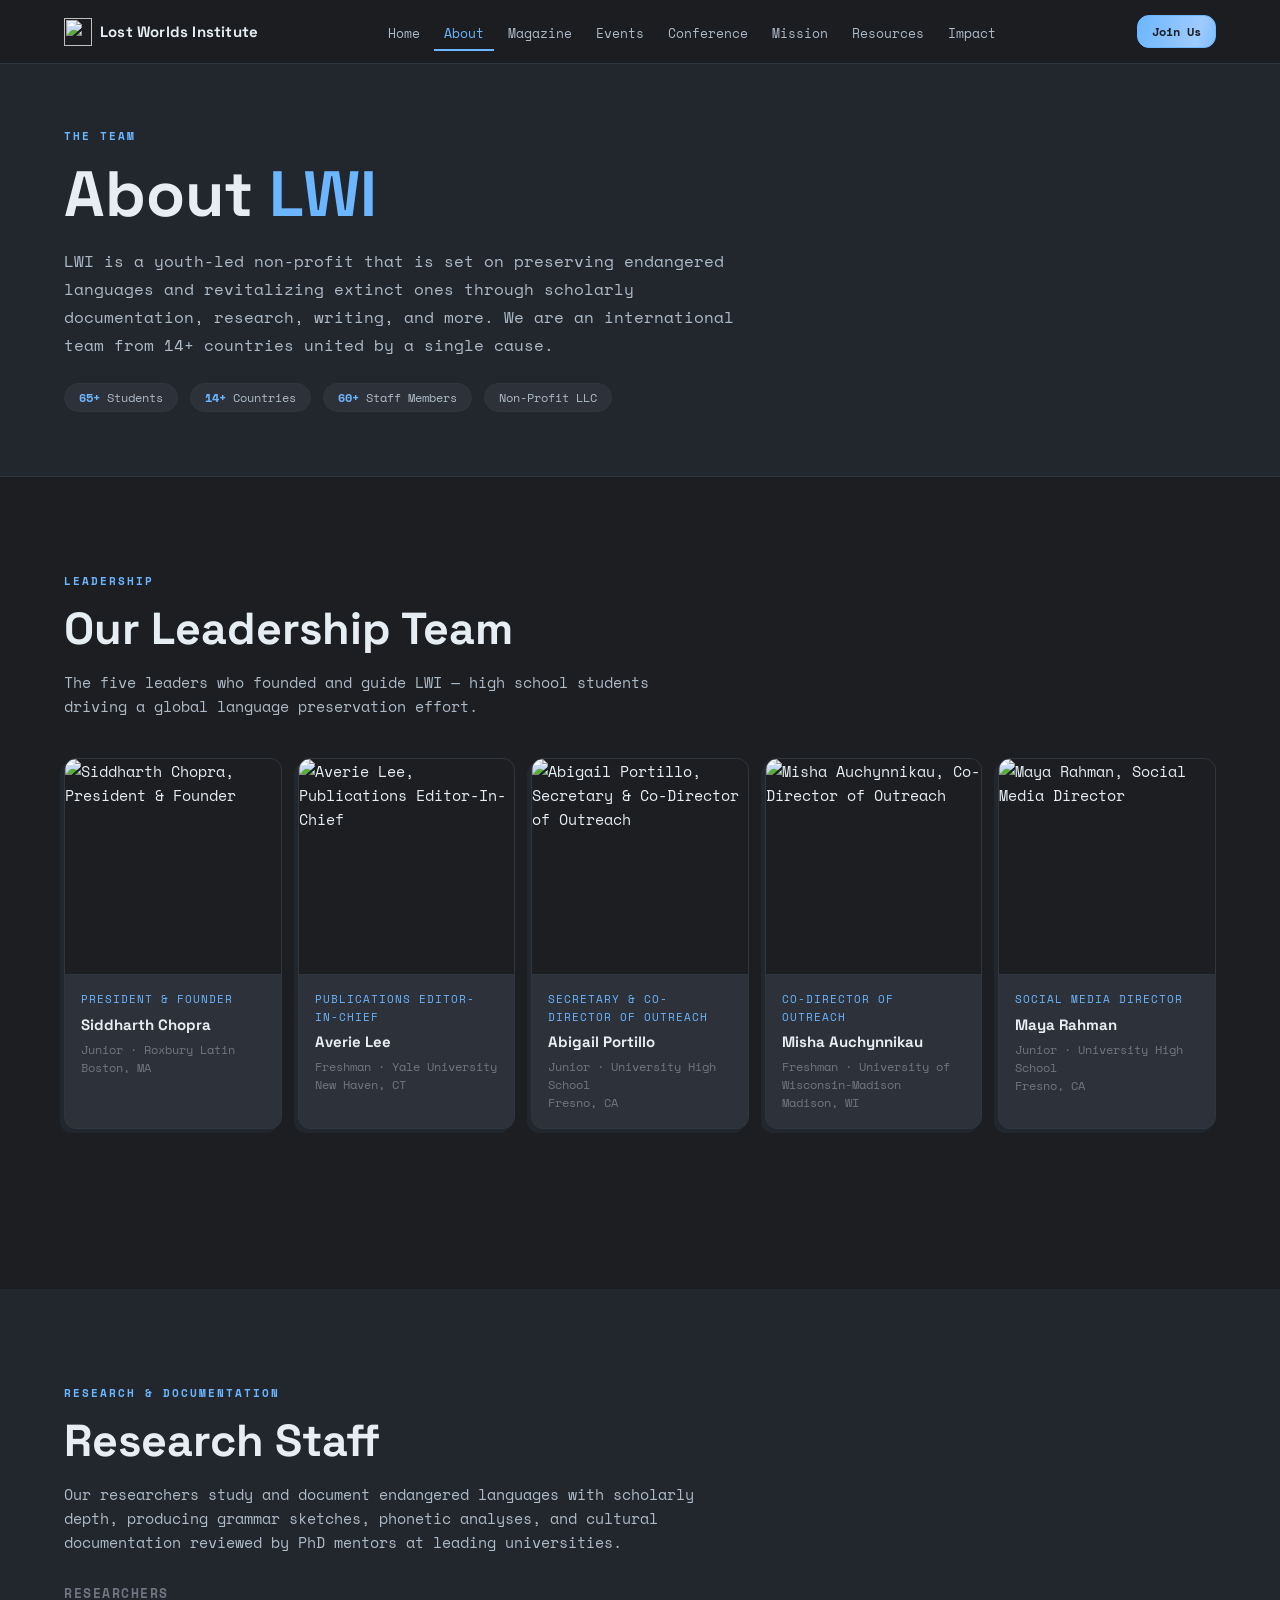
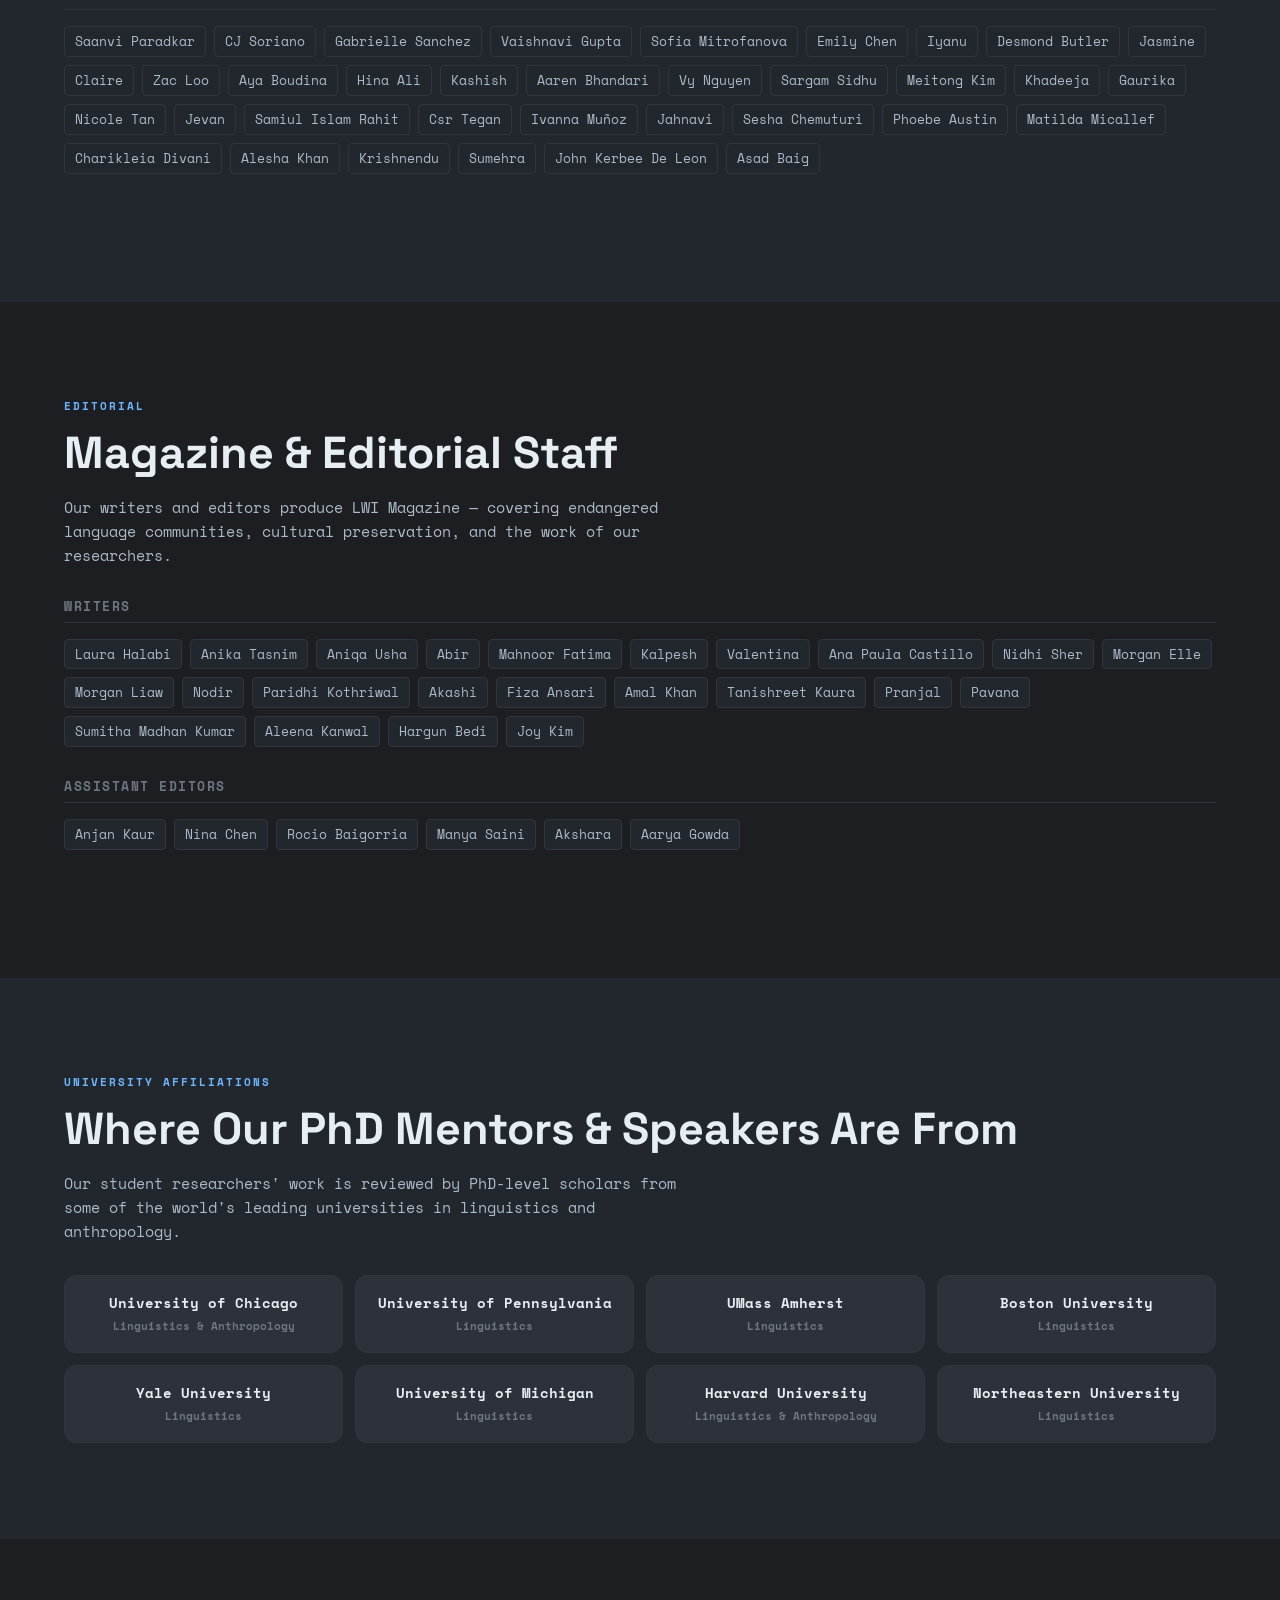
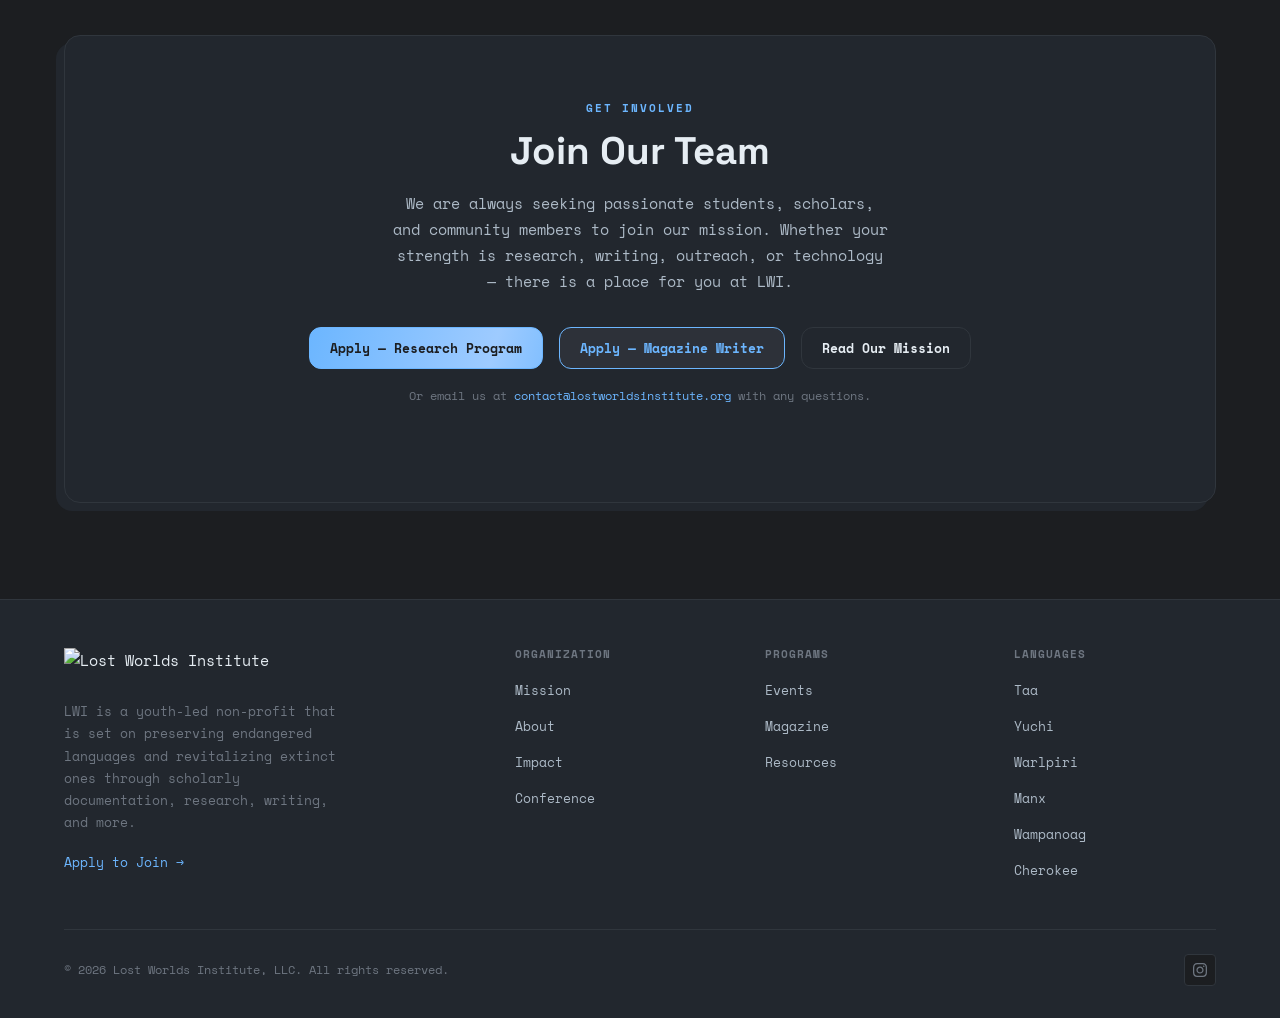
==== commit a225aeaa: "Update about.html" ====
--- a/about.html
+++ b/about.html
@@ -98,7 +98,7 @@
         <div class="leader-info">
           <div class="leader-role">President &amp; Founder</div>
           <div class="leader-name">Siddharth Chopra</div>
-          <div class="leader-school">Sophomore · Roxbury Latin<br>Boston, MA</div>
+          <div class="leader-school">Junior · Roxbury Latin<br>Boston, MA</div>
         </div>
       </div>
 
@@ -110,7 +110,7 @@
         <div class="leader-info">
           <div class="leader-role">Publications Editor-In-Chief</div>
           <div class="leader-name">Averie Lee</div>
-          <div class="leader-school">Senior · Concord Academy<br>Concord, MA</div>
+          <div class="leader-school">Freshman · Yale University<br>New Haven, CT</div>
         </div>
       </div>
 
@@ -122,7 +122,7 @@
         <div class="leader-info">
           <div class="leader-role">Secretary &amp; Co-Director of Outreach</div>
           <div class="leader-name">Abigail Portillo</div>
-          <div class="leader-school">Sophomore · University High School<br>Fresno, CA</div>
+          <div class="leader-school">Junior · University High School<br>Fresno, CA</div>
         </div>
       </div>
 
@@ -134,7 +134,7 @@
         <div class="leader-info">
           <div class="leader-role">Co-Director of Outreach</div>
           <div class="leader-name">Misha Auchynnikau</div>
-          <div class="leader-school">Senior · Homestead High School<br>Mequon, WI</div>
+          <div class="leader-school">Freshman · University of Wisconsin-Madison<br>Madison, WI</div>
         </div>
       </div>
 
@@ -146,7 +146,7 @@
         <div class="leader-info">
           <div class="leader-role">Social Media Director</div>
           <div class="leader-name">Maya Rahman</div>
-          <div class="leader-school">Sophomore · University High School<br>Fresno, CA</div>
+          <div class="leader-school">Junior · University High School<br>Fresno, CA</div>
         </div>
       </div>
 
